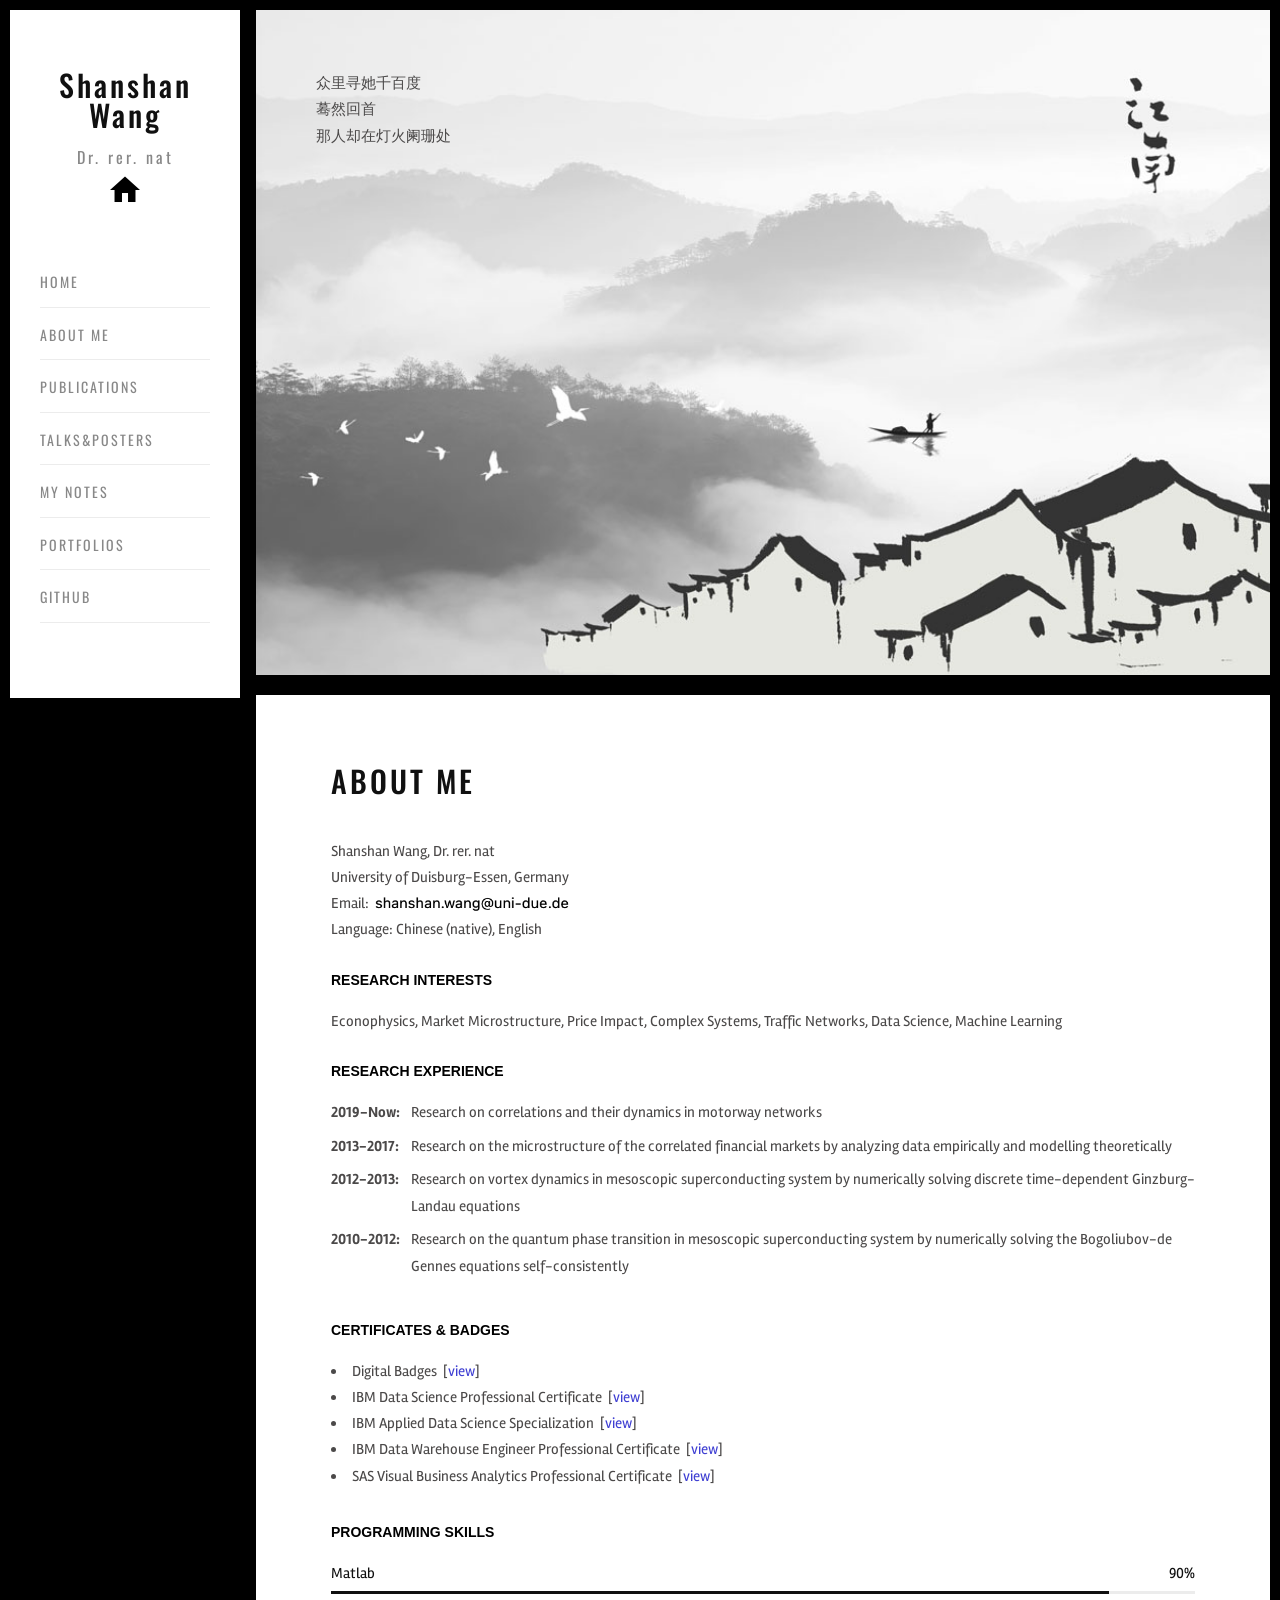
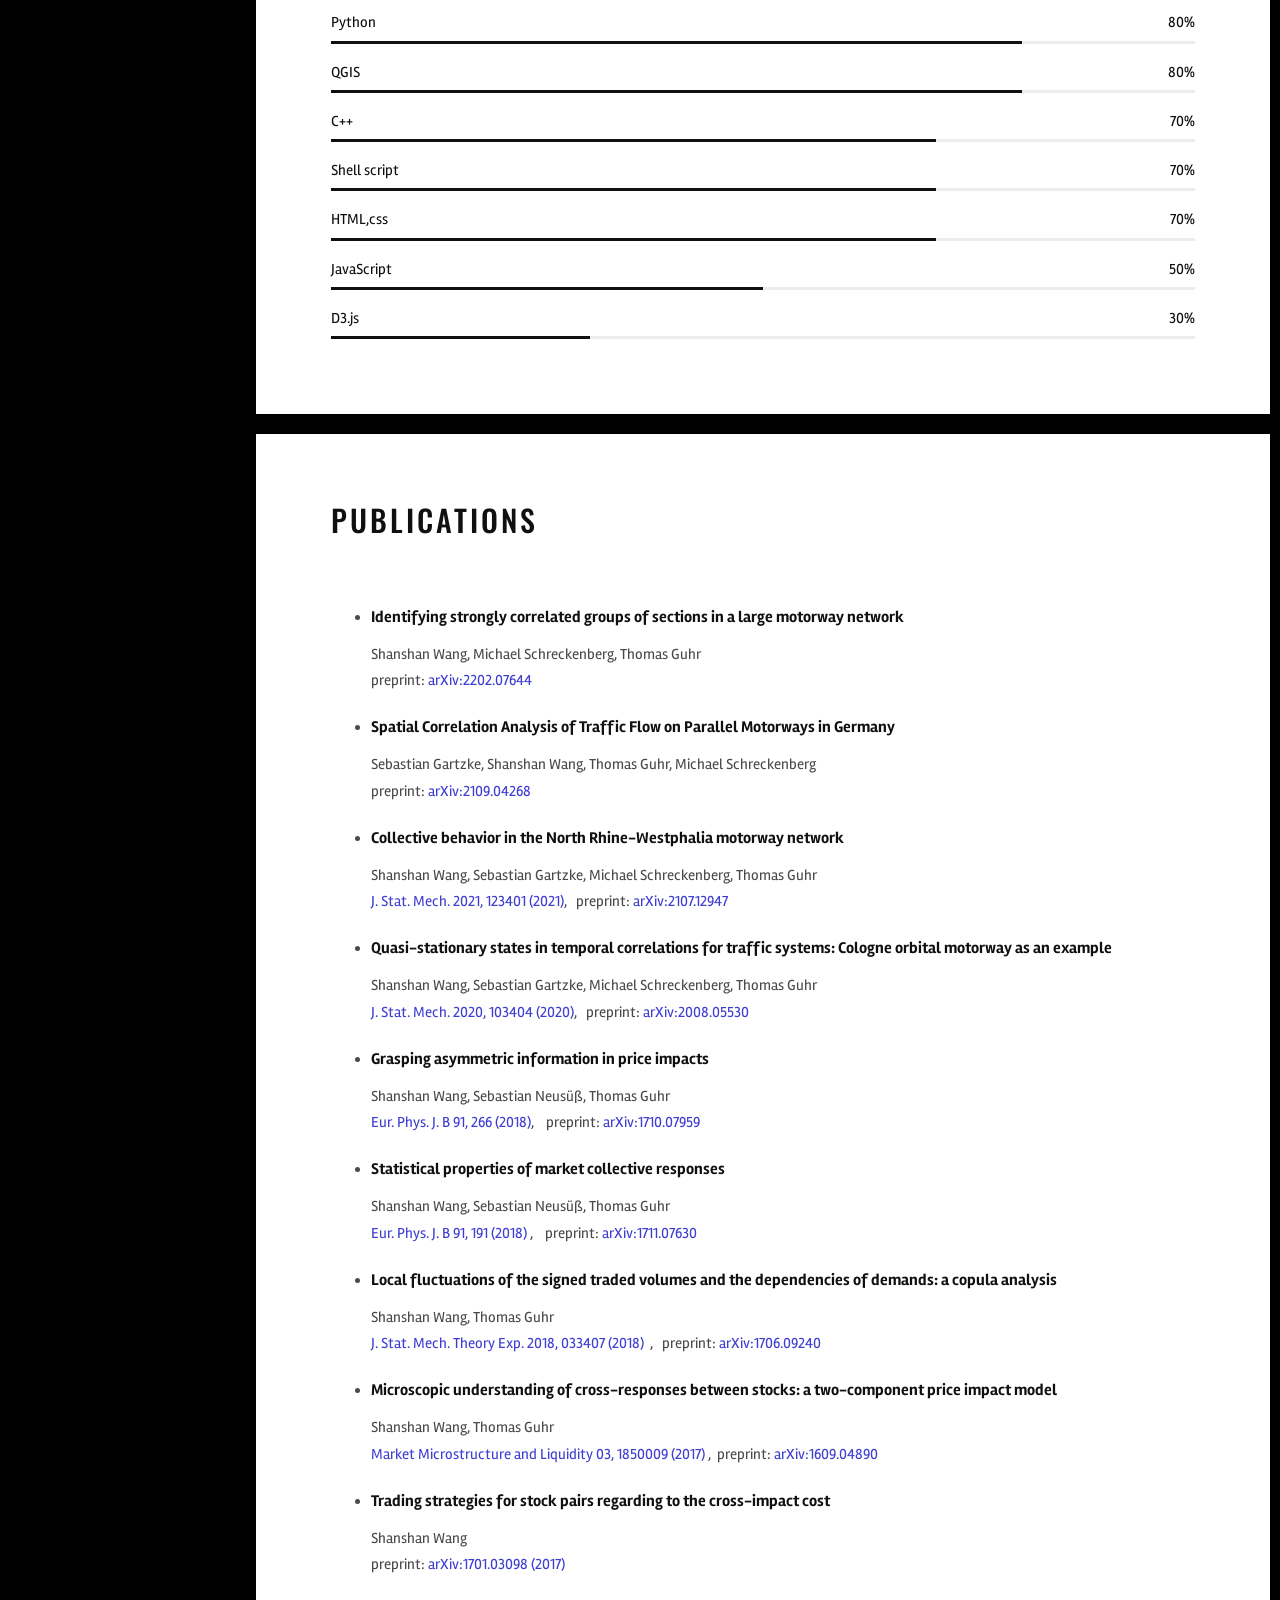
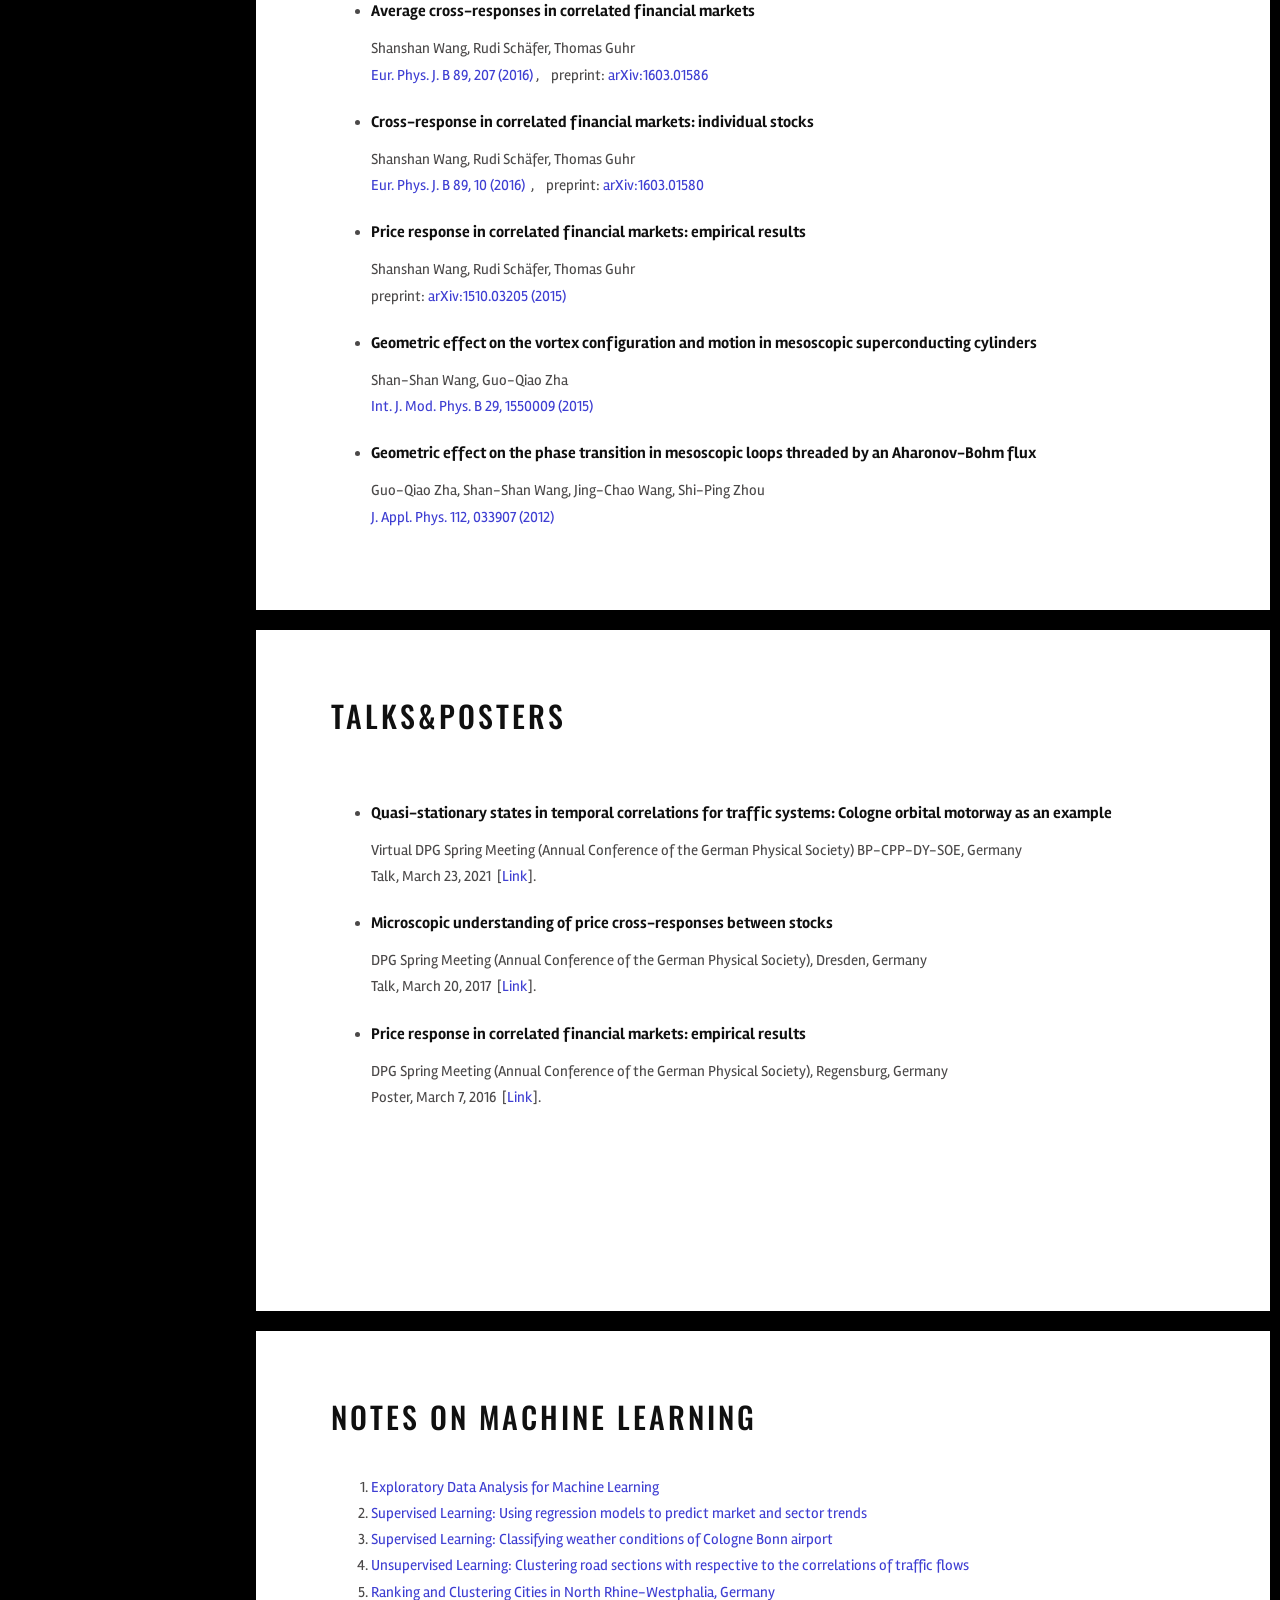
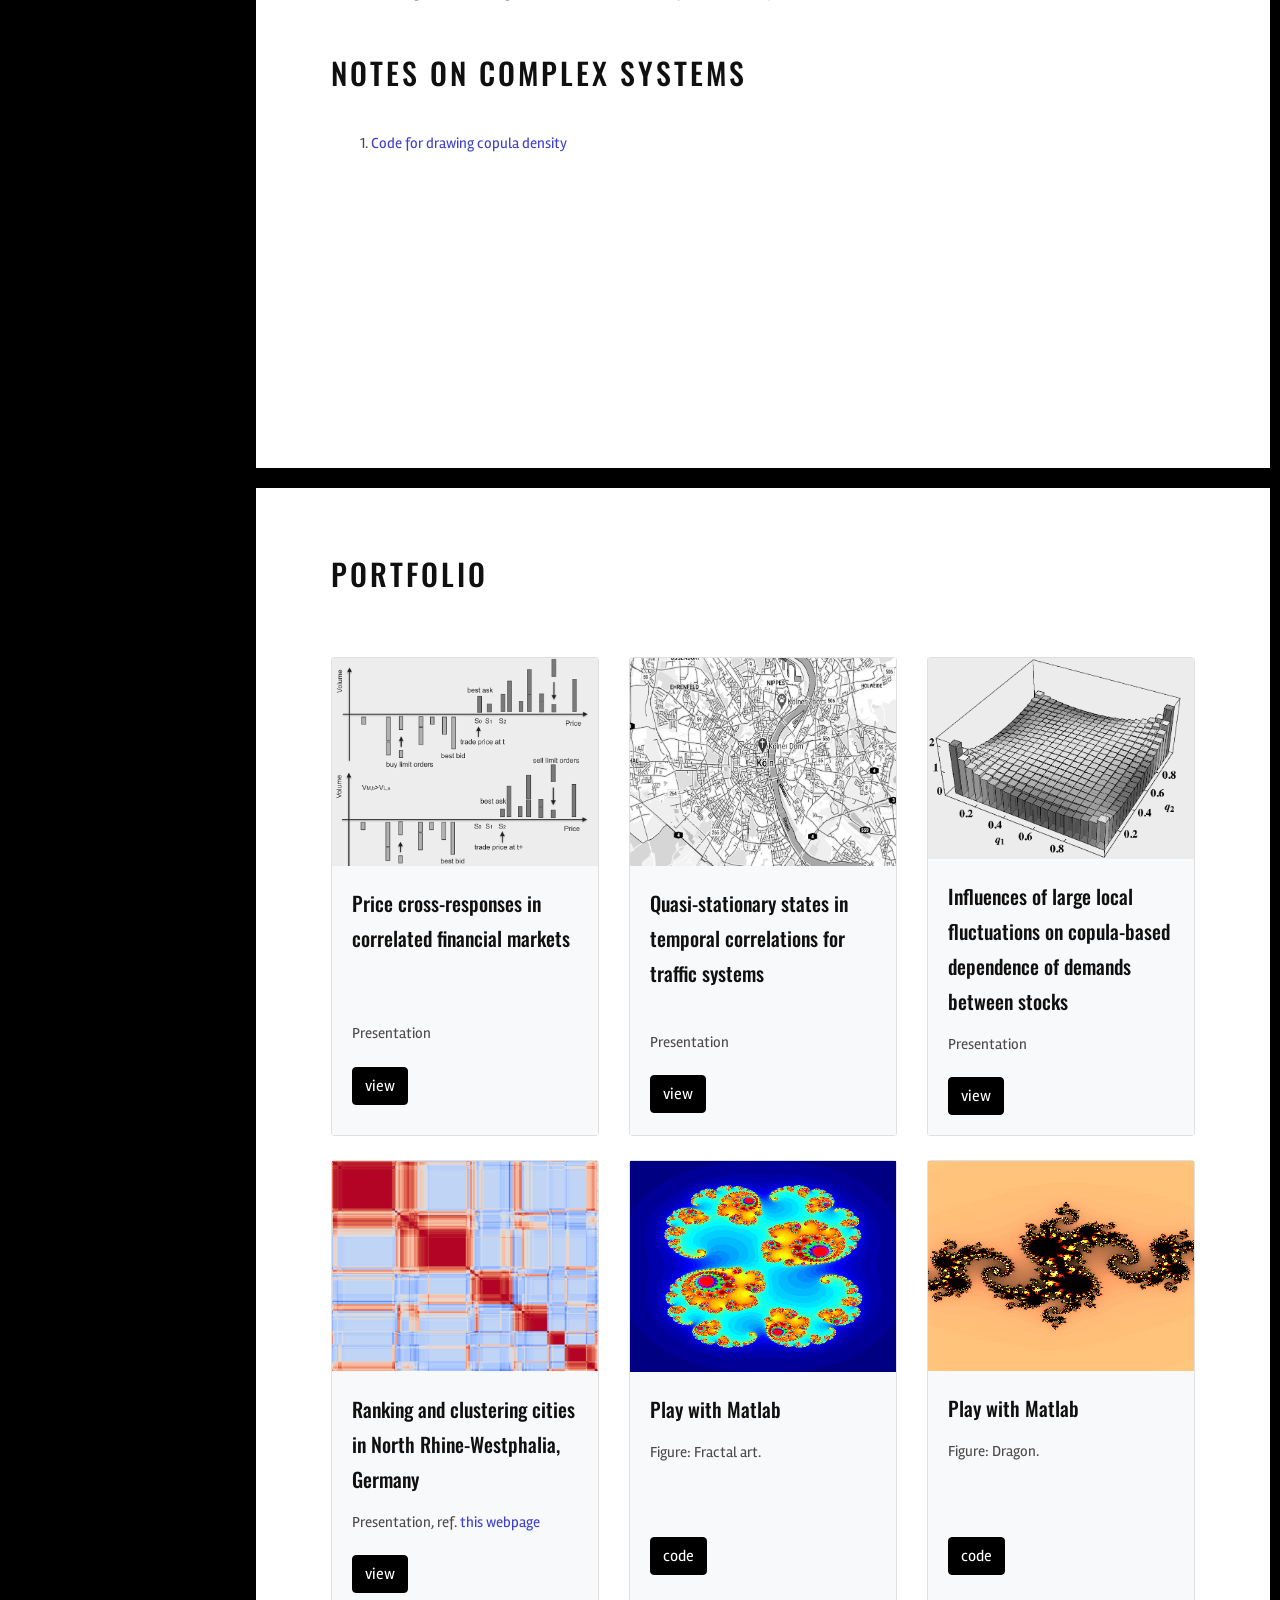
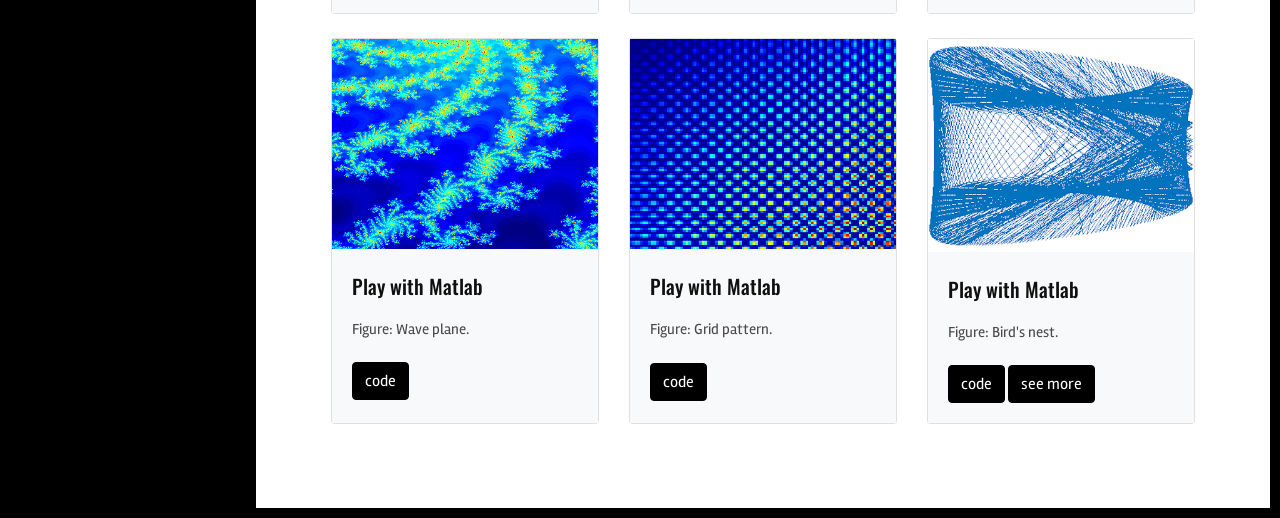
==== index.html @ b44b1277 "changes made by SW" ====
<!DOCTYPE HTML>
<html lang="en">
<head>
    <meta charset="utf-8">
    <meta http-equiv="X-UA-Compatible" content="IE=edge">
    <title>S Wang</title>
    <meta name="viewport" content="width=device-width, initial-scale=1">
    <meta name="keywords" content="Shanshan Wang, traffic network, price impact, market microstructure">
    <link rel="icon" type="image/jpg" href="images/logo.jpg" />
    <link rel="stylesheet" href="css/animate.css">
    <link rel="stylesheet" href="css/et-lineicons.css">
    <link rel="stylesheet" href="css/themify-icons.css">
    <link rel="stylesheet" href="css/bootstrap.css">
    <link rel="stylesheet" href="css/flexslider.css">
    <link rel="stylesheet" href="css/style.css">
    <link href="https://fonts.googleapis.com/icon?family=Material+Icons" rel="stylesheet">
    <!-- FOR IE9 below -->
    <!--[if lt IE 9]>
        <script src="js/respond.min.js"></script>
    <![endif]-->
    <!-- Global site tag (gtag.js) - Google Analytics -->
    <script async src="https://www.googletagmanager.com/gtag/js?id=G-GVZZHXSEW2"></script>
    <script>
      window.dataLayer = window.dataLayer || [];
      function gtag(){dataLayer.push(arguments);}
      gtag('js', new Date());

      gtag('config', 'G-GVZZHXSEW2');
    </script>
</head>
<body data-spy="scroll" data-target=".navbar" data-offset="50">
    <div id="addo-page"> <a href="#" class="js-addo-nav-toggle addo-nav-toggle"><i></i></a>
        <!-- Sidebar Section -->
        <aside id="addo-aside">
            <!-- Logo -->
            <div id="addo-logo"> <a href="index.html">Shanshan Wang</a> 
                <span><br/>Dr. rer. nat </span><br/>
                <a href="index.html"> <i class="material-icons" style="font-size:36px;color:black">home</i></a>
            </div>
            <!-- Menu -->
            <nav id="addo-main-menu">
                <ul>
                    <li><a href="index.html#home">Home</a></li>
                    <li><a href="index.html#about">About Me</a></li>
                    <li><a href="index.html#publications">Publications</a></li>
                    <li><a href="index.html#talks">Talks&amp;Posters</a></li>
                    <li><a href="index.html#notes">My Notes</a></li>
                    <li><a href="index.html#portfolio">Portfolios</a></li>
                    <li><a href="https://github.com/shannwang">GitHub</a></li>  
                </ul>
            </nav>
        </aside>

         <!-- Home Section -->
         <div id="addo-main">
            <div id="home" class="addo-about" style="background-image: url('images/slider.jpg');background-size: 100% 100%;>
                <div class="section">
                    <div class="row">
                        <div class="col-md-12 " data-animate-effect="fadeInLeft" >
                            <p>众里寻她千百度<br/>蓦然回首<br/>那人却在灯火阑珊处</p>
                            <br/><br/><br/><br/><br/><br/>
                            <br/><br/><br/><br/><br/><br/>
                            <br/><br/><br/><br/><br/>
                        </div>
                    </div>
                </div>  
            </div>
        </div>  

        <!-- About Section -->
        <div id="addo-main">
            <div id="about" class="section">
                <div class="addo-about">
                    <div class="container-fluid">
                        <div class="row">
                            <div class="col-md-6">
                                <h2 class="addo-heading" data-animate-effect="fadeInLeft">About Me</h2> </div>
                        </div>
                        <div class="row">
                            <div class="col-md-12 " data-animate-effect="fadeInLeft">
                                <p>Shanshan Wang, Dr. rer. nat<br/>
                                University of Duisburg-Essen, Germany<br/>
                                Email: <img src="images/email.png" style="width:200px; height:18px;"><br/>
                                Language: Chinese (native), English</p>
                                <h2 class="cd-headline clip"><span class="heading-meta">Research Interests</span></h2>
                                <p>Econophysics, Market Microstructure, Price Impact, Complex Systems, Traffic Networks, Data Science, Machine Learning</p>
                                <h2 class="cd-headline clip"><span class="heading-meta">Research Experience</span></h2>
                                <dt>2019-Now</dt><dd>Research on correlations and their dynamics in motorway networks</dd>
                                <dt>2013-2017</dt><dd>Research on the microstructure of the correlated financial markets by analyzing data empirically and modelling theoretically</dd>
                                <dt>2012-2013</dt><dd>Research on vortex dynamics in mesoscopic superconducting system by numerically solving discrete time-dependent Ginzburg-Landau equations</dd>
                                <dt>2010-2012</dt><dd>Research on the quantum phase transition in mesoscopic superconducting system by numerically solving the Bogoliubov-de Gennes equations self-consistently</dd>
                                </br>
                                <h2 class="cd-headline clip"><span class="heading-meta">Certificates &amp; Badges</span></h2>
                                <li>Digital Badges&nbsp;&nbsp;[<a href="https://www.credly.com/users/shanshan-wang.71d474ec">view</a>]</li>
                                <li>IBM Data Science Professional Certificate&nbsp;&nbsp;[<a href="https://www.coursera.org/account/accomplishments/professional-cert/7BT3LY8WPJVH">view</a>]</li>
                                <li>IBM Applied Data Science Specialization&nbsp;&nbsp;[<a href="https://www.coursera.org/account/accomplishments/specialization/7KK4W3MS2WWS">view</a>]</li>
                                <li>IBM Data Warehouse Engineer Professional Certificate&nbsp;&nbsp;[<a href="https://www.coursera.org/account/accomplishments/professional-cert/34APMGH4G6UX">view</a>]</li>
                                <li>SAS Visual Business Analytics Professional Certificate&nbsp;&nbsp;[<a href="https://www.coursera.org/account/accomplishments/professional-cert/QJTXY6HB9RWB">view</a>]</li>
                                </br>
                                <h2 class="cd-headline clip"> <span class="heading-meta">Programming Skills</span></h2>
                                <p class="bar-title">Matlab<span class="percent align-right">90%</span></p>
                                <div class="bar">
                                    <div class="bar-fill bar-fill-matlab start"></div>
                                </div>
                                <p class="bar-title">Python<span class="percent align-right">80%</span></p>
                                <div class="bar">
                                    <div class="bar-fill bar-fill-python start"></div>
                                </div>
                                <p class="bar-title">QGIS<span class="percent align-right">80%</span></p>
                                <div class="bar">
                                    <div class="bar-fill bar-fill-qgis start"></div>
                                </div>
                                <p class="bar-title">C++<span class="percent align-right">70%</span></p>
                                <div class="bar">
                                    <div class="bar-fill bar-fill-c start"></div>
                                </div>
                                <p class="bar-title">Shell script<span class="percent align-right">70%</span></p>
                                <div class="bar">
                                    <div class="bar-fill bar-fill-bash start"></div>
                                </div>
                                <p class="bar-title">HTML,css<span class="percent align-right">70%</span></p>
                                <div class="bar">
                                    <div class="bar-fill bar-fill-html start"></div>
                                </div>
                                <p class="bar-title">JavaScript<span class="percent align-right">50%</span></p>
                                <div class="bar">
                                    <div class="bar-fill bar-fill-javascript start"></div>
                                </div>
                                <p class="bar-title">D3.js<span class="percent align-right">30%</span></p>
                                <div class="bar">
                                    <div class="bar-fill bar-fill-d3js start"></div>
                                </div>
                            </div>
                        </div>
                    </div>
                </div>
            </div>
        </div>

        <!-- Publication Section -->
        <div id="addo-main">
            <div id="publications" class="section">
                <div class="addo-publications">
                    <div class="container-fluid">
                        <div class="row">
                            <div class="col-md-12">
                                <h2 class="addo-heading" data-animate-effect="fadeInLeft">Publications</h2>
                                <ul><br />
                                        <li value="14">
                                        <h6><strong>Identifying strongly correlated groups of sections in a large motorway network</strong></h6>
                                        <p>Shanshan Wang, Michael Schreckenberg, Thomas Guhr&nbsp;<br />
                                        preprint:&nbsp;<a href="https://arxiv.org/abs/2202.07644">arXiv:2202.07644</a></p>                                        
                                        </li>
                                        <li value="13">
                                        <h6><strong>Spatial Correlation Analysis of Traffic Flow on Parallel Motorways in Germany</strong></h6>
                                        <p>Sebastian Gartzke, Shanshan Wang, Thomas Guhr, Michael Schreckenberg&nbsp;<br />
                                        preprint:&nbsp;<a href="https://arxiv.org/abs/2109.04268">arXiv:2109.04268</a></p>                                        
                                        </li>
                                        <li value="12">
                                        <h6><strong>Collective behavior in the North Rhine-Westphalia motorway network</strong></h6>
                                        <p>Shanshan Wang, Sebastian Gartzke, Michael Schreckenberg, Thomas Guhr&nbsp;<br />
                                        <a href="https://doi.org/10.1088/1742-5468/ac3662">J. Stat. Mech.&nbsp;2021,&nbsp;123401 (2021)</a>,&nbsp;&nbsp; preprint:&nbsp;<a href="https://arxiv.org/abs/2107.12947">arXiv:2107.12947</a></p>
                                        </li>
                                        <li value="11">
                                        <h6><strong>Quasi-stationary states in temporal correlations for traffic systems: Cologne orbital motorway as an example</strong></h6>
                                        <p>Shanshan Wang, Sebastian Gartzke, Michael Schreckenberg, Thomas Guhr&nbsp;<br />
                                        <a href="https://iopscience.iop.org/article/10.1088/1742-5468/abbcd3">J. Stat. Mech.&nbsp;2020,&nbsp;103404 (2020)</a>,&nbsp;&nbsp; preprint:&nbsp;<a href="https://arxiv.org/abs/2008.05530">arXiv:2008.05530</a></p>
                                        </li>
                                        <li value="10">
                                        <h6><strong>Grasping asymmetric information in price impacts</strong></h6>
                                        <p>Shanshan Wang, Sebastian Neus&uuml;&szlig;, Thomas Guhr&nbsp;<br />
                                        <a href="https://doi.org/10.1140/epjb/e2018-80599-5">Eur. Phys. J. B 91, 266 (2018)</a>, &nbsp;&nbsp; preprint:&nbsp;<a href="https://arxiv.org/abs/1710.07959">arXiv:1710.07959</a></p>
                                        </li>
                                        <li value="9">
                                        <h6><strong>Statistical properties of market collective responses</strong></h6>
                                        <p>Shanshan Wang, Sebastian Neus&uuml;&szlig;, Thomas Guhr&nbsp;<br />
                                        <a href="https://doi.org/10.1140/epjb/e2018-80665-0">Eur. Phys. J. B 91, 191 (2018)&nbsp;</a>, &nbsp;&nbsp; preprint:&nbsp;<a href="https://arxiv.org/abs/1711.07630">arXiv:1711.07630&nbsp;</a></p>
                                        </li>
                                        <li value="8">
                                        <h6><strong>Local fluctuations of the signed traded volumes and the dependencies of demands: a copula analysis</strong></h6>
                                        <p>Shanshan Wang, Thomas Guhr&nbsp;<br />
                                        <a href="https://doi.org/10.1088/1742-5468/aab01c">J. Stat. Mech. Theory Exp. 2018, 033407 (2018)&nbsp;&nbsp;</a>, &nbsp; preprint:&nbsp;<a href="https://arxiv.org/abs/1706.09240">arXiv:1706.09240&nbsp;</a></p>
                                        </li>
                                        <li value="7">
                                        <h6><strong>Microscopic understanding of cross-responses between stocks: a two-component price impact model</strong></h6>
                                        <p>Shanshan Wang, Thomas Guhr&nbsp;<br />
                                        <a href="https://doi.org/10.1142/S2382626618500090">Market Microstructure and Liquidity 03, 1850009 (2017)&nbsp;</a>, &nbsp;preprint:&nbsp;<a href="https://arxiv.org/abs/1609.04890">arXiv:1609.04890&nbsp;</a></p>
                                        </li>
                                        <li value="6">
                                        <h6><strong>Trading strategies for stock pairs regarding to the cross-impact cost</strong></h6>
                                        <p>Shanshan Wang<br />
                                        preprint:&nbsp;<a href="https://arxiv.org/abs/1701.03098">arXiv:1701.03098 (2017)</a></p>
                                        </li>
                                        <li value="5">
                                        <h6><strong>Average cross-responses in correlated financial markets</strong></h6>
                                        <p>Shanshan Wang, Rudi Sch&auml;fer, Thomas Guhr<br />
                                        <a href="https://doi.org/10.1140/epjb/e2016-70137-0">Eur. Phys. J. B 89, 207 (2016)&nbsp;</a>, &nbsp;&nbsp; preprint:&nbsp;<a href="https://arxiv.org/abs/1603.01586">arXiv:1603.01586&nbsp;</a></p>
                                        </li>
                                        <li value="4">
                                        <h6><strong>Cross-response in correlated financial markets: individual stocks</strong></h6>
                                        <p>Shanshan Wang, Rudi Sch&auml;fer, Thomas Guhr<br />
                                        <a href="https://doi.org/10.1140/epjb/e2016-60818-y">Eur. Phys. J. B 89, 10 (2016)&nbsp;&nbsp;</a>, &nbsp;&nbsp; preprint:&nbsp;<a href="https://arxiv.org/abs/1603.01580">arXiv:1603.01580&nbsp;</a></p>
                                        </li>
                                        <li value="3">
                                        <h6><strong>Price response in correlated financial markets: empirical results</strong></h6>
                                        <p>Shanshan Wang, Rudi Sch&auml;fer, Thomas Guhr<br />
                                        preprint:&nbsp;<a href="https://arxiv.org/abs/1510.03205">arXiv:1510.03205 (2015)</a></p>
                                        </li>
                                        <li value="2">
                                        <h6><strong>Geometric effect on the vortex configuration and motion in mesoscopic superconducting cylinders</strong></h6>
                                        <p>Shan-Shan Wang, Guo-Qiao Zha<br />
                                        <a href="https://doi.org/10.1142/S0217979215500095">Int. J. Mod. Phys. B 29, 1550009 (2015)&nbsp;</a></p>
                                        </li>
                                        <li value="1">
                                        <h6><strong>Geometric effect on the phase transition in mesoscopic loops threaded by an Aharonov-Bohm flux</strong></h6>
                                        <p>Guo-Qiao Zha, Shan-Shan Wang, Jing-Chao Wang, Shi-Ping Zhou<br />
                                        <a href="https://doi.org/10.1063/1.4742051">J. Appl. Phys. 112, 033907 (2012)&nbsp;</a></p>
                                        </li>
                                    </ul>
                            </div>
                        </div>
                    </div>
                </div>
            </div>
        </div>   
        
        <!-- Talk Section -->
        <div id="addo-main">
            <div id="talks" class="section">
                <div class="addo-publications">
                    <div class="container-fluid">
                        <div class="row">
                            <div class="col-md-12">
                                <h2 class="addo-heading" data-animate-effect="fadeInLeft">Talks&amp;Posters</h2>
                                <ul><br />
                                    <li value="3">
                                        <h6><strong>Quasi-stationary states in temporal correlations for traffic systems: Cologne orbital motorway as an example </strong></h6>
                                        <p>Virtual DPG Spring Meeting (Annual Conference of the German Physical Society) BP-CPP-DY-SOE, Germany<br />
                                        Talk, March 23, 2021 &nbsp;[<a href="https://www.dpg-verhandlungen.de/year/2021/conference/bpcppdysoe/part/dy/session/26/contribution/5?lang=en">Link</a>].</p>                                        
                                    </li>
                                    <li value="2">
                                        <h6><strong>Microscopic understanding of price cross-responses between stocks </strong></h6>
                                        <p>DPG Spring Meeting (Annual Conference of the German Physical Society), Dresden, Germany<br />
                                            Talk, March 20, 2017 &nbsp;[<a href="https://www.dpg-verhandlungen.de/year/2017/conference/dresden/part/soe/session/3/contribution/3">Link</a>].</p>                                        
                                    </li>
                                    <li value="1">
                                        <h6><strong>Price response in correlated financial markets: empirical results </strong></h6>
                                        <p>DPG Spring Meeting (Annual Conference of the German Physical Society), Regensburg, Germany<br />
                                        Poster, March 7, 2016 &nbsp;[<a href="https://www.dpg-verhandlungen.de/year/2016/conference/regensburg/part/soe/session/7/contribution/4">Link</a>].</p>                                        
                                    </li>
                                    <br />
                                    <br />
                                    <br />
                                    <br />
                                </ul>
                            </div>
                        </div>
                    </div>
                </div>
            </div>
        </div> 
        

        <!-- Study notes-->
        <div id="addo-main">
            <div class="addo-publications">
                <div id="notes" class="section" >
                        <div class="container-fluid">
                            <div class="row">
                                <div class="col-md-12">
                                    <h4 class="addo-heading" data-animate-effect="fadeInLeft">Notes on Machine Learning</h4>
                                    <ol>
                                        <li><a href="notes.html#eda">Exploratory Data Analysis for Machine Learning</a></li>
                                        <li><a href="notes.html#slr">Supervised Learning: Using regression models to predict market and sector trends</a></li>
                                        <li><a href="notes.html#slc">Supervised Learning: Classifying weather conditions of Cologne Bonn airport</a></li>
                                        <li><a href="notes.html#ulc">Unsupervised Learning: Clustering road sections with respective to the correlations of traffic flows</a></li>
                                        <li><a href="notes.html#rac">Ranking and Clustering Cities in North Rhine-Westphalia, Germany</a></li>
                                    </ol>
                                    <br />
                                    <h4 class="addo-heading" data-animate-effect="fadeInLeft">Notes on Complex Systems</h4>
                                    <ol>
                                        <li><a href="notes.html#cd">Code for drawing copula density</a></li>
                                    </ol>
                                    <br />
                                    <br />
                                    <br />
                                    <br />
                                    <br />
                                    <br />
                                    <br />
                                    <br />
                                    <br />
                                </div>
                            </div>
                    </div>  
                </div>
            </div>
        </div>

        <!-- Portfolio Section -->
        <div id="addo-main">
            <div id="portfolio" class="section">
                <div class="addo-portfolio">
                <div class="container-fluid">
                    <h2 class="addo-heading" data-animate-effect="fadeInLeft">Portfolio</h2>
                    <br>
                    <div class="card-deck">
                        <div class="card mb-4" >
                            <img class="card-img-left" src="images/portfolio/price.png" width="240px" height="240px"alt="">
                                <div class="card-body bg-light">
                                    <h5 class="card-title">Price cross-responses in correlated financial markets </h5><br/><br/>
                                    <p class="card-text" > Presentation   </p>
                                    <button class="btn btn-primary" onclick="window.location.href='price_cross-responses_in_correlated_financial_markets.pdf';">view</button>
                                </div>
                        </div>

                        <div class="card mb-4" >
                            <img class="card-img-left" src="images/portfolio/trafficstates.png" width="240px" height="240px"alt="">
                                <div class="card-body bg-light">
                                    <h5 class="card-title">Quasi-stationary states in temporal correlations for traffic systems  </h5><br/>
                                    <p class="card-text"> 
                                        Presentation
                                    </p>
                                    <button class="btn btn-primary" onclick="window.location.href='quasi-stationary_states_in_temporal_correlations_for_traffic_systems.pdf';">view</button>
                                </div>
                        </div>

                        <div class="card mb-4" >
                            <img class="card-img-left" src="images/portfolio/copula.png" width="240px" height="240px"alt="">
                                <div class="card-body bg-light">
                                    <h5 class="card-title">Influences of large local fluctuations on copula-based dependence of demands between stocks </h5>
                                    <p class="card-text"> 
                                        Presentation
                                    </p>
                                    <button class="btn btn-primary" onclick="window.location.href='influences_of_large_local_fluctuations_on_copula-based_dependence_of_demands_between_stocks.pdf';">view</button>
                                </div>
                        </div>
                    </div>

                   
                    <div class="card-deck">
                        <div class="card mb-4" >
                            <img class="card-img-left" src="images/portfolio/ranking.png" width="240px" height="240px"alt="">
                                <div class="card-body bg-light">
                                    <h5 class="card-title">Ranking and clustering cities in North Rhine-Westphalia, Germany</h5>
                                    <p class="card-text"> 
                                        Presentation, ref. <a href="https://shannwang.github.io/Machine_Learning/Clustering_cities_in_NRW.html">this webpage</a>
   
                                    </p>
                                    <button class="btn btn-primary" onclick="window.location.href='Ranking_and_Clustering_Cities_in_North_Rhine-Westphalia_Germany.pdf';">view</button>
                                </div>
                        </div>

                        <div class="card mb-4" >
                            <img class="card-img-left" src="images/portfolio/fractal.png" width="240px" height="240px"alt="">
                                <div class="card-body bg-light">
                                    <h5 class="card-title">Play with Matlab </h5>
                                    <p class="card-text"> Figure: Fractal art. 
                                        <br/>
                                        <br/>
                                        <br/>
                                    </p>
                                    <button class="btn btn-primary" onclick="window.location.href='https://www.mathworks.com/matlabcentral/communitycontests/contests/4/entries/4101';">code</button>
                                </div>
                        </div>

                        <div class="card mb-4" >
                            <img class="card-img-left" src="images/portfolio/dragon.png" width="240px" height="240px"alt="">
                                <div class="card-body bg-light">
                                    <h5 class="card-title">Play with Matlab </h5>
                                    <p class="card-text"> Figure: Dragon. 
                                        <br/>
                                        <br/>
                                        <br/>
                                    </p>
                                    <button class="btn btn-primary" onclick="window.location.href='https://www.mathworks.com/matlabcentral/communitycontests/contests/4/entries/4111';">code</button>                                </div>
                        </div>
                    </div>

                 
                    <div class="card-deck">
                        <div class="card mb-4" >
                            <img class="card-img-left" src="images/portfolio/wave.png" width="240px" height="240px"alt="">
                                <div class="card-body bg-light">
                                    <h5 class="card-title">Play with Matlab</h5>
                                    <p class="card-text"> Figure: Wave plane.
                                    </p>
                                    <button class="btn btn-primary" onclick="window.location.href='https://www.mathworks.com/matlabcentral/communitycontests/contests/4/entries/4531';">code</button>
                                </div>
                        </div>

                        <div class="card mb-4" >
                            <img class="card-img-left" src="images/portfolio/grid.png" width="240px" height="240px"alt="">
                                <div class="card-body bg-light">
                                    <h5 class="card-title">Play with Matlab </h5>
                                    <p class="card-text"> Figure: Grid pattern. 
                                    </p>
                                    <button class="btn btn-primary" onclick="window.location.href='https://www.mathworks.com/matlabcentral/communitycontests/contests/4/entries/6188';">code</button>
                                </div>
                        </div>

                        <div class="card mb-4" >
                            <img class="card-img-left" src="images/portfolio/nest.png" width="240px" height="240px"alt="">
                                <div class="card-body bg-light">
                                    <h5 class="card-title">Play with Matlab </h5>
                                    <p class="card-text"> Figure: Bird's nest. 
                                    </p>
                                    <button class="btn btn-primary" onclick="window.location.href='https://www.mathworks.com/matlabcentral/communitycontests/contests/4/entries/6223';">code</button>
                                    <button class="btn btn-primary" onclick="window.location.href='https://www.mathworks.com/matlabcentral/communitycontests/contests/4/entries?contributor_id=5186637#';">see more</button>
                                </div>
                        </div>
                    </div>

                </div>
                </div>
            </div>

                                       
        </div>
    </div>
    <!-- Js -->
    <script src="js/jquery.min.js"></script>
    <script src="js/modernizr-2.6.2.min.js"></script>
    <script src="js/jquery.easing.1.3.js"></script>
    <script src="js/bootstrap.min.js"></script>
    <script src="js/jquery.waypoints.min.js"></script>
    <script src="js/jquery.flexslider-min.js"></script>
    <script src="js/animated.headline.js"></script>
    <script src="js/sticky-kit.min.js"></script>
    <script src="js/main.js"></script>
</body>
</html>
---- css/themify-icons.css ----
@font-face {
	font-family: 'themify';
	src:url('../fonts/themify.eot');
	src:url('../fonts/themify.eot?#iefix') format('embedded-opentype'),
		url('../fonts/themify.woff') format('woff'),
		url('../fonts/themify.ttf') format('truetype'),
		url('../fonts/themify.svg') format('svg');
	font-weight: normal;
	font-style: normal;
}

[class^="ti-"], [class*=" ti-"] {
	font-family: 'themify';
	speak: none;
	font-style: normal;
	font-weight: normal;
	font-variant: normal;
	text-transform: none;
	line-height: 1;

	/* Better Font Rendering =========== */
	-webkit-font-smoothing: antialiased;
	-moz-osx-font-smoothing: grayscale;
}

.ti-wand:before {
	content: "\e600";
}
.ti-volume:before {
	content: "\e601";
}
.ti-user:before {
	content: "\e602";
}
.ti-unlock:before {
	content: "\e603";
}
.ti-unlink:before {
	content: "\e604";
}
.ti-trash:before {
	content: "\e605";
}
.ti-thought:before {
	content: "\e606";
}
.ti-target:before {
	content: "\e607";
}
.ti-tag:before {
	content: "\e608";
}
.ti-tablet:before {
	content: "\e609";
}
.ti-star:before {
	content: "\e60a";
}
.ti-spray:before {
	content: "\e60b";
}
.ti-signal:before {
	content: "\e60c";
}
.ti-shopping-cart:before {
	content: "\e60d";
}
.ti-shopping-cart-full:before {
	content: "\e60e";
}
.ti-settings:before {
	content: "\e60f";
}
.ti-search:before {
	content: "\e610";
}
.ti-zoom-in:before {
	content: "\e611";
}
.ti-zoom-out:before {
	content: "\e612";
}
.ti-cut:before {
	content: "\e613";
}
.ti-ruler:before {
	content: "\e614";
}
.ti-ruler-pencil:before {
	content: "\e615";
}
.ti-ruler-alt:before {
	content: "\e616";
}
.ti-bookmark:before {
	content: "\e617";
}
.ti-bookmark-alt:before {
	content: "\e618";
}
.ti-reload:before {
	content: "\e619";
}
.ti-plus:before {
	content: "\e61a";
}
.ti-pin:before {
	content: "\e61b";
}
.ti-pencil:before {
	content: "\e61c";
}
.ti-pencil-alt:before {
	content: "\e61d";
}
.ti-paint-roller:before {
	content: "\e61e";
}
.ti-paint-bucket:before {
	content: "\e61f";
}
.ti-na:before {
	content: "\e620";
}
.ti-mobile:before {
	content: "\e621";
}
.ti-minus:before {
	content: "\e622";
}
.ti-medall:before {
	content: "\e623";
}
.ti-medall-alt:before {
	content: "\e624";
}
.ti-marker:before {
	content: "\e625";
}
.ti-marker-alt:before {
	content: "\e626";
}
.ti-arrow-up:before {
	content: "\e627";
}
.ti-arrow-right:before {
	content: "\e628";
}
.ti-arrow-left:before {
	content: "\e629";
}
.ti-arrow-down:before {
	content: "\e62a";
}
.ti-lock:before {
	content: "\e62b";
}
.ti-location-arrow:before {
	content: "\e62c";
}
.ti-link:before {
	content: "\e62d";
}
.ti-layout:before {
	content: "\e62e";
}
.ti-layers:before {
	content: "\e62f";
}
.ti-layers-alt:before {
	content: "\e630";
}
.ti-key:before {
	content: "\e631";
}
.ti-import:before {
	content: "\e632";
}
.ti-image:before {
	content: "\e633";
}
.ti-heart:before {
	content: "\e634";
}
.ti-heart-broken:before {
	content: "\e635";
}
.ti-hand-stop:before {
	content: "\e636";
}
.ti-hand-open:before {
	content: "\e637";
}
.ti-hand-drag:before {
	content: "\e638";
}
.ti-folder:before {
	content: "\e639";
}
.ti-flag:before {
	content: "\e63a";
}
.ti-flag-alt:before {
	content: "\e63b";
}
.ti-flag-alt-2:before {
	content: "\e63c";
}
.ti-eye:before {
	content: "\e63d";
}
.ti-export:before {
	content: "\e63e";
}
.ti-exchange-vertical:before {
	content: "\e63f";
}
.ti-desktop:before {
	content: "\e640";
}
.ti-cup:before {
	content: "\e641";
}
.ti-crown:before {
	content: "\e642";
}
.ti-comments:before {
	content: "\e643";
}
.ti-comment:before {
	content: "\e644";
}
.ti-comment-alt:before {
	content: "\e645";
}
.ti-close:before {
	content: "\e646";
}
.ti-clip:before {
	content: "\e647";
}
.ti-angle-up:before {
	content: "\e648";
}
.ti-angle-right:before {
	content: "\e649";
}
.ti-angle-left:before {
	content: "\e64a";
}
.ti-angle-down:before {
	content: "\e64b";
}
.ti-check:before {
	content: "\e64c";
}
.ti-check-box:before {
	content: "\e64d";
}
.ti-camera:before {
	content: "\e64e";
}
.ti-announcement:before {
	content: "\e64f";
}
.ti-brush:before {
	content: "\e650";
}
.ti-briefcase:before {
	content: "\e651";
}
.ti-bolt:before {
	content: "\e652";
}
.ti-bolt-alt:before {
	content: "\e653";
}
.ti-blackboard:before {
	content: "\e654";
}
.ti-bag:before {
	content: "\e655";
}
.ti-move:before {
	content: "\e656";
}
.ti-arrows-vertical:before {
	content: "\e657";
}
.ti-arrows-horizontal:before {
	content: "\e658";
}
.ti-fullscreen:before {
	content: "\e659";
}
.ti-arrow-top-right:before {
	content: "\e65a";
}
.ti-arrow-top-left:before {
	content: "\e65b";
}
.ti-arrow-circle-up:before {
	content: "\e65c";
}
.ti-arrow-circle-right:before {
	content: "\e65d";
}
.ti-arrow-circle-left:before {
	content: "\e65e";
}
.ti-arrow-circle-down:before {
	content: "\e65f";
}
.ti-angle-double-up:before {
	content: "\e660";
}
.ti-angle-double-right:before {
	content: "\e661";
}
.ti-angle-double-left:before {
	content: "\e662";
}
.ti-angle-double-down:before {
	content: "\e663";
}
.ti-zip:before {
	content: "\e664";
}
.ti-world:before {
	content: "\e665";
}
.ti-wheelchair:before {
	content: "\e666";
}
.ti-view-list:before {
	content: "\e667";
}
.ti-view-list-alt:before {
	content: "\e668";
}
.ti-view-grid:before {
	content: "\e669";
}
.ti-uppercase:before {
	content: "\e66a";
}
.ti-upload:before {
	content: "\e66b";
}
.ti-underline:before {
	content: "\e66c";
}
.ti-truck:before {
	content: "\e66d";
}
.ti-timer:before {
	content: "\e66e";
}
.ti-ticket:before {
	content: "\e66f";
}
.ti-thumb-up:before {
	content: "\e670";
}
.ti-thumb-down:before {
	content: "\e671";
}
.ti-text:before {
	content: "\e672";
}
.ti-stats-up:before {
	content: "\e673";
}
.ti-stats-down:before {
	content: "\e674";
}
.ti-split-v:before {
	content: "\e675";
}
.ti-split-h:before {
	content: "\e676";
}
.ti-smallcap:before {
	content: "\e677";
}
.ti-shine:before {
	content: "\e678";
}
.ti-shift-right:before {
	content: "\e679";
}
.ti-shift-left:before {
	content: "\e67a";
}
.ti-shield:before {
	content: "\e67b";
}
.ti-notepad:before {
	content: "\e67c";
}
.ti-server:before {
	content: "\e67d";
}
.ti-quote-right:before {
	content: "\e67e";
}
.ti-quote-left:before {
	content: "\e67f";
}
.ti-pulse:before {
	content: "\e680";
}
.ti-printer:before {
	content: "\e681";
}
.ti-power-off:before {
	content: "\e682";
}
.ti-plug:before {
	content: "\e683";
}
.ti-pie-chart:before {
	content: "\e684";
}
.ti-paragraph:before {
	content: "\e685";
}
.ti-panel:before {
	content: "\e686";
}
.ti-package:before {
	content: "\e687";
}
.ti-music:before {
	content: "\e688";
}
.ti-music-alt:before {
	content: "\e689";
}
.ti-mouse:before {
	content: "\e68a";
}
.ti-mouse-alt:before {
	content: "\e68b";
}
.ti-money:before {
	content: "\e68c";
}
.ti-microphone:before {
	content: "\e68d";
}
.ti-menu:before {
	content: "\e68e";
}
.ti-menu-alt:before {
	content: "\e68f";
}
.ti-map:before {
	content: "\e690";
}
.ti-map-alt:before {
	content: "\e691";
}
.ti-loop:before {
	content: "\e692";
}
.ti-location-pin:before {
	content: "\e693";
}
.ti-list:before {
	content: "\e694";
}
.ti-light-bulb:before {
	content: "\e695";
}
.ti-Italic:before {
	content: "\e696";
}
.ti-info:before {
	content: "\e697";
}
.ti-infinite:before {
	content: "\e698";
}
.ti-id-badge:before {
	content: "\e699";
}
.ti-hummer:before {
	content: "\e69a";
}
.ti-home:before {
	content: "\e69b";
}
.ti-help:before {
	content: "\e69c";
}
.ti-headphone:before {
	content: "\e69d";
}
.ti-harddrives:before {
	content: "\e69e";
}
.ti-harddrive:before {
	content: "\e69f";
}
.ti-gift:before {
	content: "\e6a0";
}
.ti-game:before {
	content: "\e6a1";
}
.ti-filter:before {
	content: "\e6a2";
}
.ti-files:before {
	content: "\e6a3";
}
.ti-file:before {
	content: "\e6a4";
}
.ti-eraser:before {
	content: "\e6a5";
}
.ti-envelope:before {
	content: "\e6a6";
}
.ti-download:before {
	content: "\e6a7";
}
.ti-direction:before {
	content: "\e6a8";
}
.ti-direction-alt:before {
	content: "\e6a9";
}
.ti-dashboard:before {
	content: "\e6aa";
}
.ti-control-stop:before {
	content: "\e6ab";
}
.ti-control-shuffle:before {
	content: "\e6ac";
}
.ti-control-play:before {
	content: "\e6ad";
}
.ti-control-pause:before {
	content: "\e6ae";
}
.ti-control-forward:before {
	content: "\e6af";
}
.ti-control-backward:before {
	content: "\e6b0";
}
.ti-cloud:before {
	content: "\e6b1";
}
.ti-cloud-up:before {
	content: "\e6b2";
}
.ti-cloud-down:before {
	content: "\e6b3";
}
.ti-clipboard:before {
	content: "\e6b4";
}
.ti-car:before {
	content: "\e6b5";
}
.ti-calendar:before {
	content: "\e6b6";
}
.ti-book:before {
	content: "\e6b7";
}
.ti-bell:before {
	content: "\e6b8";
}
.ti-basketball:before {
	content: "\e6b9";
}
.ti-bar-chart:before {
	content: "\e6ba";
}
.ti-bar-chart-alt:before {
	content: "\e6bb";
}
.ti-back-right:before {
	content: "\e6bc";
}
.ti-back-left:before {
	content: "\e6bd";
}
.ti-arrows-corner:before {
	content: "\e6be";
}
.ti-archive:before {
	content: "\e6bf";
}
.ti-anchor:before {
	content: "\e6c0";
}
.ti-align-right:before {
	content: "\e6c1";
}
.ti-align-left:before {
	content: "\e6c2";
}
.ti-align-justify:before {
	content: "\e6c3";
}
.ti-align-center:before {
	content: "\e6c4";
}
.ti-alert:before {
	content: "\e6c5";
}
.ti-alarm-clock:before {
	content: "\e6c6";
}
.ti-agenda:before {
	content: "\e6c7";
}
.ti-write:before {
	content: "\e6c8";
}
.ti-window:before {
	content: "\e6c9";
}
.ti-widgetized:before {
	content: "\e6ca";
}
.ti-widget:before {
	content: "\e6cb";
}
.ti-widget-alt:before {
	content: "\e6cc";
}
.ti-wallet:before {
	content: "\e6cd";
}
.ti-video-clapper:before {
	content: "\e6ce";
}
.ti-video-camera:before {
	content: "\e6cf";
}
.ti-vector:before {
	content: "\e6d0";
}
.ti-themify-logo:before {
	content: "\e6d1";
}
.ti-themify-favicon:before {
	content: "\e6d2";
}
.ti-themify-favicon-alt:before {
	content: "\e6d3";
}
.ti-support:before {
	content: "\e6d4";
}
.ti-stamp:before {
	content: "\e6d5";
}
.ti-split-v-alt:before {
	content: "\e6d6";
}
.ti-slice:before {
	content: "\e6d7";
}
.ti-shortcode:before {
	content: "\e6d8";
}
.ti-shift-right-alt:before {
	content: "\e6d9";
}
.ti-shift-left-alt:before {
	content: "\e6da";
}
.ti-ruler-alt-2:before {
	content: "\e6db";
}
.ti-receipt:before {
	content: "\e6dc";
}
.ti-pin2:before {
	content: "\e6dd";
}
.ti-pin-alt:before {
	content: "\e6de";
}
.ti-pencil-alt2:before {
	content: "\e6df";
}
.ti-palette:before {
	content: "\e6e0";
}
.ti-more:before {
	content: "\e6e1";
}
.ti-more-alt:before {
	content: "\e6e2";
}
.ti-microphone-alt:before {
	content: "\e6e3";
}
.ti-magnet:before {
	content: "\e6e4";
}
.ti-line-double:before {
	content: "\e6e5";
}
.ti-line-dotted:before {
	content: "\e6e6";
}
.ti-line-dashed:before {
	content: "\e6e7";
}
.ti-layout-width-full:before {
	content: "\e6e8";
}
.ti-layout-width-default:before {
	content: "\e6e9";
}
.ti-layout-width-default-alt:before {
	content: "\e6ea";
}
.ti-layout-tab:before {
	content: "\e6eb";
}
.ti-layout-tab-window:before {
	content: "\e6ec";
}
.ti-layout-tab-v:before {
	content: "\e6ed";
}
.ti-layout-tab-min:before {
	content: "\e6ee";
}
.ti-layout-slider:before {
	content: "\e6ef";
}
.ti-layout-slider-alt:before {
	content: "\e6f0";
}
.ti-layout-sidebar-right:before {
	content: "\e6f1";
}
.ti-layout-sidebar-none:before {
	content: "\e6f2";
}
.ti-layout-sidebar-left:before {
	content: "\e6f3";
}
.ti-layout-placeholder:before {
	content: "\e6f4";
}
.ti-layout-menu:before {
	content: "\e6f5";
}
.ti-layout-menu-v:before {
	content: "\e6f6";
}
.ti-layout-menu-separated:before {
	content: "\e6f7";
}
.ti-layout-menu-full:before {
	content: "\e6f8";
}
.ti-layout-media-right-alt:before {
	content: "\e6f9";
}
.ti-layout-media-right:before {
	content: "\e6fa";
}
.ti-layout-media-overlay:before {
	content: "\e6fb";
}
.ti-layout-media-overlay-alt:before {
	content: "\e6fc";
}
.ti-layout-media-overlay-alt-2:before {
	content: "\e6fd";
}
.ti-layout-media-left-alt:before {
	content: "\e6fe";
}
.ti-layout-media-left:before {
	content: "\e6ff";
}
.ti-layout-media-center-alt:before {
	content: "\e700";
}
.ti-layout-media-center:before {
	content: "\e701";
}
.ti-layout-list-thumb:before {
	content: "\e702";
}
.ti-layout-list-thumb-alt:before {
	content: "\e703";
}
.ti-layout-list-post:before {
	content: "\e704";
}
.ti-layout-list-large-image:before {
	content: "\e705";
}
.ti-layout-line-solid:before {
	content: "\e706";
}
.ti-layout-grid4:before {
	content: "\e707";
}
.ti-layout-grid3:before {
	content: "\e708";
}
.ti-layout-grid2:before {
	content: "\e709";
}
.ti-layout-grid2-thumb:before {
	content: "\e70a";
}
.ti-layout-cta-right:before {
	content: "\e70b";
}
.ti-layout-cta-left:before {
	content: "\e70c";
}
.ti-layout-cta-center:before {
	content: "\e70d";
}
.ti-layout-cta-btn-right:before {
	content: "\e70e";
}
.ti-layout-cta-btn-left:before {
	content: "\e70f";
}
.ti-layout-column4:before {
	content: "\e710";
}
.ti-layout-column3:before {
	content: "\e711";
}
.ti-layout-column2:before {
	content: "\e712";
}
.ti-layout-accordion-separated:before {
	content: "\e713";
}
.ti-layout-accordion-merged:before {
	content: "\e714";
}
.ti-layout-accordion-list:before {
	content: "\e715";
}
.ti-ink-pen:before {
	content: "\e716";
}
.ti-info-alt:before {
	content: "\e717";
}
.ti-help-alt:before {
	content: "\e718";
}
.ti-headphone-alt:before {
	content: "\e719";
}
.ti-hand-point-up:before {
	content: "\e71a";
}
.ti-hand-point-right:before {
	content: "\e71b";
}
.ti-hand-point-left:before {
	content: "\e71c";
}
.ti-hand-point-down:before {
	content: "\e71d";
}
.ti-gallery:before {
	content: "\e71e";
}
.ti-face-smile:before {
	content: "\e71f";
}
.ti-face-sad:before {
	content: "\e720";
}
.ti-credit-card:before {
	content: "\e721";
}
.ti-control-skip-forward:before {
	content: "\e722";
}
.ti-control-skip-backward:before {
	content: "\e723";
}
.ti-control-record:before {
	content: "\e724";
}
.ti-control-eject:before {
	content: "\e725";
}
.ti-comments-smiley:before {
	content: "\e726";
}
.ti-brush-alt:before {
	content: "\e727";
}
.ti-youtube:before {
	content: "\e728";
}
.ti-vimeo:before {
	content: "\e729";
}
.ti-twitter:before {
	content: "\e72a";
}
.ti-time:before {
	content: "\e72b";
}
.ti-tumblr:before {
	content: "\e72c";
}
.ti-skype:before {
	content: "\e72d";
}
.ti-share:before {
	content: "\e72e";
}
.ti-share-alt:before {
	content: "\e72f";
}
.ti-rocket:before {
	content: "\e730";
}
.ti-pinterest:before {
	content: "\e731";
}
.ti-new-window:before {
	content: "\e732";
}
.ti-microsoft:before {
	content: "\e733";
}
.ti-list-ol:before {
	content: "\e734";
}
.ti-linkedin:before {
	content: "\e735";
}
.ti-layout-sidebar-2:before {
	content: "\e736";
}
.ti-layout-grid4-alt:before {
	content: "\e737";
}
.ti-layout-grid3-alt:before {
	content: "\e738";
}
.ti-layout-grid2-alt:before {
	content: "\e739";
}
.ti-layout-column4-alt:before {
	content: "\e73a";
}
.ti-layout-column3-alt:before {
	content: "\e73b";
}
.ti-layout-column2-alt:before {
	content: "\e73c";
}
.ti-instagram:before {
	content: "\e73d";
}
.ti-google:before {
	content: "\e73e";
}
.ti-github:before {
	content: "\e73f";
}
.ti-flickr:before {
	content: "\e740";
}
.ti-facebook:before {
	content: "\e741";
}
.ti-dropbox:before {
	content: "\e742";
}
.ti-dribbble:before {
	content: "\e743";
}
.ti-apple:before {
	content: "\e744";
}
.ti-android:before {
	content: "\e745";
}
.ti-save:before {
	content: "\e746";
}
.ti-save-alt:before {
	content: "\e747";
}
.ti-yahoo:before {
	content: "\e748";
}
.ti-wordpress:before {
	content: "\e749";
}
.ti-vimeo-alt:before {
	content: "\e74a";
}
.ti-twitter-alt:before {
	content: "\e74b";
}
.ti-tumblr-alt:before {
	content: "\e74c";
}
.ti-trello:before {
	content: "\e74d";
}
.ti-stack-overflow:before {
	content: "\e74e";
}
.ti-soundcloud:before {
	content: "\e74f";
}
.ti-sharethis:before {
	content: "\e750";
}
.ti-sharethis-alt:before {
	content: "\e751";
}
.ti-reddit:before {
	content: "\e752";
}
.ti-pinterest-alt:before {
	content: "\e753";
}
.ti-microsoft-alt:before {
	content: "\e754";
}
.ti-linux:before {
	content: "\e755";
}
.ti-jsfiddle:before {
	content: "\e756";
}
.ti-joomla:before {
	content: "\e757";
}
.ti-html5:before {
	content: "\e758";
}
.ti-flickr-alt:before {
	content: "\e759";
}
.ti-email:before {
	content: "\e75a";
}
.ti-drupal:before {
	content: "\e75b";
}
.ti-dropbox-alt:before {
	content: "\e75c";
}
.ti-css3:before {
	content: "\e75d";
}
.ti-rss:before {
	content: "\e75e";
}
.ti-rss-alt:before {
	content: "\e75f";
}
---- css/style.css ----
/***  Google Fonts ***/

@import url('https://fonts.googleapis.com/css?family=Oswald:400,500|Rambla:400,700');

/***  Default styles ***/
body {
    -moz-osx-font-smoothing: grayscale;
    -webkit-font-smoothing: antialiased;
    -moz-font-smoothing: antialiased;
    font-smoothing: antialiased;
}

body {
    font-family: 'Rambla', sans-serif;
    font-size: 15px;
    line-height: 1.75em;
    font-weight: 400;
    color: black;
    background-color: black;
}
/* headings */
h1,
h2,
h3,
h4,
h5 {
    color: #101010;
    font-family: 'Oswald', sans-serif;
    font-weight: 500;
    line-height: 1.75em;
    margin: 0 0 10px 0;
}
h6 {
    font-family: 'Rambla', sans-serif;
    color: #101010;
    font-weight: 500;
    line-height: 1.75em;
    margin: 0 0 10px 0;
}


/* paragraph */

p {
    font-family: 'Rambla', sans-serif;
    font-size: 15px;
    line-height: 1.75em;
    font-weight: 400;
    color: rgb(75, 73, 73);
    margin: 0 0 20px;
}


/* lists */

li{
    color: rgb(75, 73, 73);
    font-family: 'Rambla', sans-serif;
}
dt {
    float: left;
    clear: left;
    text-align: right;
    font-weight: bold;
    color: rgb(75, 73, 73);
}
dt::after {
    content: ":";
  }
dd {
    margin: 0 0 0 80px;
    padding: 0 0 0.5em 0;
    color: rgb(75, 73, 73);
}


/* links */

a {
    color: rgba(4, 4, 196, 0.767);
    -webkit-transition: 0.5s;
    -o-transition: 0.5s;
    transition: 0.5s;
}

a:hover,
a:active,
a:focus {
    color: blue;
    outline: none;
    text-decoration: none !important;
}

a:link {
    text-decoration: none;
}

a:focus {
    outline: none;
}

img {
    width: 100%;
    height: auto;
}





/* text field */

button {
    font-family: 'Rambla', sans-serif;
}


table,
th,
tr,
td {
    border: 1px solid #101010;
}

th,
tr,
td {
    padding: 10px;
}



/* Scrollbar  */

::-webkit-scrollbar {
    width: 0px;
}

::-webkit-scrollbar-track {
    background: #fff;
}

::-webkit-scrollbar-thumb {
    background: #101010;
}

::-webkit-scrollbar-thumb:hover {
    background: #101010;
}


/* Selection */

::-webkit-selection {
    color: #888;
    background: rgba(0, 0, 0, 0.1);
}

::-moz-selection {
    color: #888;
    background: rgba(0, 0, 0, 0.1);
}

::selection {
    color: #888;
    background: rgba(0, 0, 0, 0.1);
}


/*** 03. Sidebar styles ***/

#addo-page {
    width: 100%;
    overflow: hidden;
    position: relative;
}

#addo-aside {
    padding: 60px 30px;
    width: 18%;
    margin: 10px 10px 10px 10px;
    position: fixed;
    overflow-y: scroll;
    z-index: 1001;
    background: #fff;
    -webkit-transition: 0.5s;
    -o-transition: 0.5s;
    transition: 0.5s;
    -webkit-box-shadow: 0 0 30px rgba(0, 0, 0, 0.05);
    box-shadow: 0 0 30px rgba(0, 0, 0, 0.05);
    scrollbar-width: none;
}

@media screen and (max-width: 1200px) {
    #addo-aside {
        width: 30%;
    }
}

@media screen and (max-width: 768px) {
    #addo-aside {
        width: 180px;
        -moz-transform: translateX(-270px);
        -webkit-transform: translateX(-270px);
        -ms-transform: translateX(-270px);
        -o-transform: translateX(-270px);
        transform: translateX(-270px);
        padding-top: 4em;
    }
}

#addo-aside #addo-logo {
    text-align: center;
    font-family: 'Oswald', sans-serif;
    font-weight: 500;
    font-size: 30px;
    line-height: 1em;
    margin-bottom: 60px;
    display: block;
    width: 100%;
}

#addo-aside #addo-logo span {
    text-align: center;
    font-size: 16px;
    color: #888;
    font-weight: 400;
    letter-spacing: 3px;
}



@media screen and (max-width: 768px) {
    #addo-aside #addo-logo {
        margin-bottom: 60px;
    }
}

#addo-aside #addo-logo a {
    display: inline-block;
    text-align: center;
    color: #101010;
    letter-spacing: 3px;
}


#addo-aside #addo-logo a span {
    display: block;
    margin-top: 0px;
    text-align: center;
}

#addo-aside #addo-main-menu ul {
    text-align: left;
    margin: 0;
    padding: 0;
}


@media screen and (max-width: 768px) {
    #addo-aside #addo-main-menu ul {
        margin: 0 0 30px 0;
    }
}

#addo-aside #addo-main-menu ul li {
    margin: 15px 0 15px 0;
    padding: 0 0 10px 0;
    list-style: none;
    font-size: 14px;
    font-weight: 400;
    line-height: 1.75em;
    text-transform: uppercase;
    letter-spacing: 2px;
    border-bottom: 1px solid #ececec;
}

#addo-aside #addo-main-menu ul li a {
    color: #888;
    text-decoration: none;
    position: relative;
    padding: 0;
    font-family: 'Oswald', sans-serif;
    font-weight: 400;
    -webkit-transition: 0.3s;
    -o-transition: 0.3s;
    transition: 0.3s;
}

#addo-aside #addo-main-menu ul li a:hover {
    text-decoration: none;
    color: #101010;
}

#addo-aside #addo-main-menu ul li.addo-active a {
    color: #101010;
}

#addo-aside #addo-main-menu ul li.addo-active a:after {
    visibility: visible;
    -webkit-transform: scaleX(1);
    -moz-transform: scaleX(1);
    -ms-transform: scaleX(1);
    -o-transform: scaleX(1);
    transform: scaleX(1);
}

#addo-aside .addo-footer {
    position: absolute;
    bottom: 30px;
    right: 0;
    left: 0;
    font-size: 15px;
    text-align: center;
    font-weight: 400;
    color: #888;
    padding: 30px;
}


/* footer */

.addo-footer p {
    margin-bottom: 0;
    color: #999;
}

.addo-footer a {
    color: #101010;
}

@media screen and (max-width: 768px) {
    #addo-aside .addo-footer {
        position: relative;
        padding-top: 90px;
    }
}

#addo-aside .addo-footer span {
    display: block;
}

#addo-aside .addo-footer ul {
    padding: 0 0 5px 0;
    margin: 0 0 5px 0;
}

#addo-aside .addo-footer ul li {
    padding: 0;
    margin: 0;
    display: inline;
    list-style: none;
}

#addo-aside  ul li a {
    color: #101010;
    padding: 2px;
}

#addo-aside .addo-footer ul li a:hover,
#addo-aside .addo-footer ul li a:active,
#addo-aside .addo-footer ul li a:focus {
    text-decoration: none;
    outline: none;
    color: #101010;
}


/***  Content styles ***/

#addo-main {
    width: 80%;
    float: right;
    -webkit-transition: 0.5s;
    -o-transition: 0.5s;
    transition: 0.5s;
    margin: 0;
    padding: 10px 10px 10px 0px;
    
}

@media screen and (max-width: 1200px) {
    #addo-main {
        width: 70%;
    }
}

@media screen and (max-width: 768px) {
    #addo-main {
        width: 100%;
    }
}


 .btn {
    font-size: 16px;
}

 .btn.btn-primary {
    background-color: black;
    border-color: black;
}


/*** 05. Slider styles ***/

.addo-hero .flexslider {
    border: none;
    z-index: 1;
    margin-bottom: 0;
}

.addo-hero .flexslider .slides {
    position: relative;
    overflow: hidden;
}

.addo-hero .flexslider .slides li {
    background-repeat: no-repeat;
    background-size: cover;
    background-position: bottom center;
    position: relative;
    min-height: 400px;
}

.addo-hero .flexslider .flex-control-nav {
    bottom: 20px;
    z-index: 1000;
    right: 20px;
    float: right;
    width: auto;
}

.addo-hero .flexslider .flex-control-nav li {
    display: block;
    margin-bottom: 6px;
}

.addo-hero .flexslider .flex-control-nav li a {
    background: #fff;
    -webkit-box-shadow: none;
    box-shadow: none;
    width: 8px;
    height: 8px;
    cursor: pointer;
}

.addo-hero .flexslider .flex-control-nav li a.flex-active {
    cursor: pointer;
    background: #101010;
}

.addo-hero .flexslider .flex-direction-nav {
    display: none;
}

.addo-hero .flexslider .slider-text {
    display: table;
    opacity: 0;
    min-height: 500px;
    padding: 0;
    z-index: 9;
}

.addo-hero .flexslider .slider-text > .slider-text-inner {
    display: table-cell;
    vertical-align: middle;
    min-height: 700px;
    padding: 20px;
    position: relative;
}

.addo-hero .flexslider .slider-text > .slider-text-inner .desc {
    bottom: 0px;
    left: 0;
    padding: 20px;
    background: transparent;
    text-align: center;
}

.addo-hero .flexslider .slider-text > .slider-text-inner .desc .image_wrap {
    width: 200px;
    height: 200px;
    display: inline-block;
    margin-bottom: 0;
}

.addo-hero .flexslider .slider-text > .slider-text-inner .desc .image_wrap img {
    border-radius: 100%;
    border: 8px solid rgba(0, 0, 0, .1);
}

.addo-hero .flexslider .slider-text > .slider-text-inner .arrow {
    position: absolute;
    bottom: 3vh;
    width: 97%;
    text-align: center;
    z-index: 8;
}

.addo-hero .flexslider .slider-text > .slider-text-inner .arrow.bounce {
    -webkit-animation: bounce 2s infinite;
    animation: bounce 2s infinite;
}

.addo-hero .flexslider .slider-text > .slider-text-inner .arrow i {
    position: relative;
    display: inline-block;
    width: 40px;
    height: 40px;
    line-height: 40px;
    color: #fff;
    font-size: 20px;
}

.addo-hero .flexslider .slider-text > .slider-text-inner .arrow i:hover:after {
    -webkit-transform: scale(1.2);
    transform: scale(1.2);
    opacity: 0;
    -webkit-transition: all .5s;
    transition: all .5s;
}

@media screen and (max-width: 768px) {
    .addo-hero .flexslider .slider-text > .slider-text-inner {
        text-align: center;
    }
    .addo-hero .flexslider .slider-text > .slider-text-inner .arrow {
        width: 89%;
    }
}

.addo-hero .flexslider .slider-text > .slider-text-inner h1,
.addo-hero .flexslider .slider-text > .slider-text-inner h1 {
    font-size: 45px;
    color: #fff;
    font-family: 'Oswald', sans-serif;
    font-weight: 500;
    margin: 0;
    letter-spacing: 0px;
    line-height: normal;
}

.addo-hero .flexslider .slider-text > .slider-text-inner h2,
.addo-hero .flexslider .slider-text > .slider-text-inner h2 {
    font-size: 27px;
    line-height: 1.75em;
    color: #fff;
    font-family: 'Rambla', sans-serif;
    font-weight: 700;
    margin: 0;
    letter-spacing: -1px;
}

.addo-hero .flexslider .slider-text > .slider-text-inner h2 b,
.addo-hero .flexslider .slider-text > .slider-text-inner h2 b {
    color: #fff;
}

@media screen and (max-width: 768px) {
    .addo-hero .flexslider .slider-text > .slider-text-inner h1 {
        font-size: 30px;
    }
    .addo-hero .flexslider .slider-text > .slider-text-inner h2 {
        font-size: 20px;
    }
}

.addo-hero .flexslider .slider-text > .slider-text-inner .heading-section {
    font-size: 50px;
}

@media screen and (max-width: 768px) {
    .addo-hero .flexslider .slider-text > .slider-text-inner .heading-section {
        font-size: 30px;
    }
}

.addo-hero .flexslider .slider-text > .slider-text-inner p {
    margin-bottom: 0;
}

@media screen and (max-width: 768px) {
    .addo-hero .flexslider .slider-text > .slider-text-inner .btn {
        width: 100%;
    }
}

body.offcanvas {
    overflow-x: hidden;
}

body.offcanvas #addo-aside {
    -moz-transform: translateX(0);
    -webkit-transform: translateX(0);
    -ms-transform: translateX(0);
    -o-transform: translateX(0);
    transform: translateX(0);
    width: 270px;
    z-index: 999;
    position: fixed;
}

body.offcanvas #addo-main,
body.offcanvas .addo-nav-toggle {
    top: 0;
    -moz-transform: translateX(270px);
    -webkit-transform: translateX(270px);
    -ms-transform: translateX(270px);
    -o-transform: translateX(270px);
    transform: translateX(270px);
}

/*** Heading styles ***/

.addo-heading {
    color: #101010;
    font-family: 'Oswald', sans-serif;
    margin-bottom: 30px;
    font-weight: 500;
    font-size: 30px;
    letter-spacing: 3px;
    text-transform: uppercase;
}

.addo-heading span {
    display: block;
}

.addo-about-heading {
    color: #101010;
    font-family: 'Rambla', sans-serif;
    font-weight: 700;
    font-size: 24px;
}

.heading-meta {
    display: block;
    font-family: 'Gill Sans', sans-serif;
    font-size: 14px;
    text-transform: uppercase;
    color: black;
    font-weight: 600;
    letter-spacing: 0px;
}

@media screen and (max-width: 768px) {
    .addo-post-heading {
        margin-bottom: 15px;
    }
}

/***  Navigation styles ***/

.addo-nav-toggle {
    cursor: pointer;
    text-decoration: none;
}

.addo-nav-toggle.active i::before,
.addo-nav-toggle.active i::after {
    background: #fff;
}

.addo-nav-toggle.dark.active i::before,
.addo-nav-toggle.dark.active i::after {
    background: #101010;
}

.addo-nav-toggle:hover,
.addo-nav-toggle:focus,
.addo-nav-toggle:active {
    outline: none;
    border-bottom: none !important;
}

.addo-nav-toggle i {
    position: relative;
    display: -moz-inline-stack;
    display: inline-block;
    zoom: 1;
    width: 20px;
    height: 1px;
    color: #fff;
    font: bold 14px/.4 Helvetica;
    text-transform: uppercase;
    text-indent: -55px;
    background: #fff;
    -webkit-transition: all .2s ease-out;
    -o-transition: all .2s ease-out;
    transition: all .2s ease-out;
    top: -2px;
}

.addo-nav-toggle i::before,
.addo-nav-toggle i::after {
    content: '';
    width: 20px;
    height: 1px;
    background: #fff;
    position: absolute;
    left: 0;
    -webkit-transition: 0.2s;
    -o-transition: 0.2s;
    transition: 0.2s;
}

.addo-nav-toggle.dark i {
    position: relative;
    color: #101010;
    background: #101010;
    -webkit-transition: all .2s ease-out;
    -o-transition: all .2s ease-out;
    transition: all .2s ease-out;
}

.addo-nav-toggle.dark i::before,
.addo-nav-toggle.dark i::after {
    background: #101010;
    -webkit-transition: 0.2s;
    -o-transition: 0.2s;
    transition: 0.2s;
}

.addo-nav-toggle i::before {
    top: -7px;
}

.addo-nav-toggle i::after {
    bottom: -7px;
}

.addo-nav-toggle:hover i::before {
    top: -10px;
}

.addo-nav-toggle:hover i::after {
    bottom: -10px;
}

.addo-nav-toggle.active i {
    background: transparent;
}

.addo-nav-toggle.active i::before {
    top: 0;
    -webkit-transform: rotateZ(45deg);
    -moz-transform: rotateZ(45deg);
    -ms-transform: rotateZ(45deg);
    -o-transform: rotateZ(45deg);
    transform: rotateZ(45deg);
}

.addo-nav-toggle.active i::after {
    bottom: 0;
    -webkit-transform: rotateZ(-45deg);
    -moz-transform: rotateZ(-45deg);
    -ms-transform: rotateZ(-45deg);
    -o-transform: rotateZ(-45deg);
    transform: rotateZ(-45deg);
}

.addo-nav-toggle {
    position: fixed;
    left: 0px;
    top: 0px;
    z-index: 9999;
    cursor: pointer;
    opacity: 1;
    visibility: hidden;
    padding: 12px 15px;
    -webkit-transition: 0.5s;
    -o-transition: 0.5s;
    transition: 0.5s;
    background: #101010;
    margin: 15px 30px;
    border-radius: 50%;
}

@media screen and (max-width: 768px) {
    .addo-nav-toggle {
        opacity: 1;
        visibility: visible;
    }
}

.js .animate-box {
    opacity: 0;
}


/* 15. Animated Headline */

.cd-headline {
    font-size: 20px;
    font-weight: 700;
    font-family: 'Rambla', sans-serif;
}

.cd-words-wrapper {
    display: inline-block;
    position: relative;
    text-align: left;
}

.cd-words-wrapper b {
    display: inline-block;
    position: absolute;
    white-space: nowrap;
    left: 0;
    top: 0;
}

.cd-words-wrapper b.is-visible {
    position: relative;
}

.no-js .cd-words-wrapper b {
    opacity: 0;
}

.no-js .cd-words-wrapper b.is-visible {
    opacity: 1;
}




/*  Section styles */

.addo-about,
.addo-publications,
.addo-portfolio {
    padding-top: 60px;
    padding-bottom: 60px;
    padding-left: 60px;
    padding-right: 60px;
    clear: both;
    width: 100%;
    display: block;
    background-color: white;
}

@media screen and (max-width: 768px) {
    .addo-publications,
    .addo-about,
    .addo-portfolio {
        padding-top: 90px;
        padding-bottom: 60px;
        background: white;
    }
    .heading-meta {
        margin-bottom: 0px;
    }
}


/* Skills Progress Bar */

.bar {
    position: relative;
    background-color: #ececec;
    height: 3px;
    margin: 0 0 15px 0;
}

.bar-fill {
    position: absolute;
    height: 3px;
}

.bar-title {
    position: relative;
    font-family: 'Rambla', sans-serif;
    font-size: 15px;
    text-align: left;
    margin: 0 0 5px 0;
    color: #101010;
}

.percent {
    position: absolute;
    right: 0;
}


/* Animations for Skills Progress Bar */

.bar-fill-matlab {
    width: 90%;
    background-color: #101010;
    animation: bar-fill-matlab 2s ease-out;
    -moz-animation: bar-fill-matlab 2s ease-out;
    -webkit-animation: bar-fill-matlab 2s ease-out;
}

@keyframes bar-fill-matlab {
    0% {
        width: 0px;
    }
    100% {
        width: 90%;
    }
}

@-moz-keyframes bar-fill-matlab {
    0% {
        width: 0px;
    }
    100% {
        width: 90%;
    }
}

@-webkit-keyframes bar-fill-matlab {
    0% {
        width: 0px;
    }
    100% {
        width: 90%;
    }
}

.bar-fill-python {
    width: 80%;
    background-color: #101010;
    animation: bar-fill-python 2s ease-out;
    -moz-animation: bar-fill-python 2s ease-out;
    -webkit-animation: bar-fill-python 2s ease-out;
}

@keyframes bar-fill-python {
    0% {
        width: 0px;
    }
    100% {
        width: 80%;
    }
}

@-moz-keyframes bar-fill-python {
    0% {
        width: 0px;
    }
    100% {
        width: 80%;
    }
}

@-webkit-keyframes bar-fill-python {
    0% {
        width: 0px;
    }
    100% {
        width: 80%;
    }
}

.bar-fill-c {
    width: 70%;
    background-color: #101010;
    animation: bar-fill-c 2s ease-out;
    -moz-animation: bar-fill-c 2s ease-out;
    -webkit-animation: bar-fill-c 2s ease-out;
}

@keyframes bar-fill-c {
    0% {
        width: 0px;
    }
    100% {
        width: 70%;
    }
}

@-moz-keyframes bar-fill-c {
    0% {
        width: 0px;
    }
    100% {
        width: 70%;
    }
}

@-webkit-keyframes bar-fill-c {
    0% {
        width: 0px;
    }
    100% {
        width: 70%;
    }
}

.bar-fill-qgis {
    width: 80%;
    background-color: #101010;
    animation: bar-fill-qgis 2s ease-out;
    -moz-animation: bar-fill-qgis 2s ease-out;
    -webkit-animation: bar-fill-qgis 2s ease-out;
}

@keyframes bar-fill-qgis {
    0% {
        width: 0px;
    }
    100% {
        width: 80%;
    }
}

@-moz-keyframes bar-fill-qgis {
    0% {
        width: 0px;
    }
    100% {
        width: 80%;
    }
}

@-webkit-keyframes bar-fill-qgis {
    0% {
        width: 0px;
    }
    100% {
        width: 80%;
    }
}

.bar-fill-bash {
    width: 70%;
    background-color: #101010;
    animation: bar-fill-qgis 2s ease-out;
    -moz-animation: bar-fill-qgis 2s ease-out;
    -webkit-animation: bar-fill-qgis 2s ease-out;
}

@keyframes bar-fill-bash {
    0% {
        width: 0px;
    }
    100% {
        width: 70%;
    }
}

@-moz-keyframes bar-fill-bash {
    0% {
        width: 0px;
    }
    100% {
        width: 70%;
    }
}

@-webkit-keyframes bar-fill-bash {
    0% {
        width: 0px;
    }
    100% {
        width: 70%;
    }
}

.bar-fill-html {
    width: 70%;
    background-color: #101010;
    animation: bar-fill-qgis 2s ease-out;
    -moz-animation: bar-fill-qgis 2s ease-out;
    -webkit-animation: bar-fill-qgis 2s ease-out;
}

@keyframes bar-fill-html {
    0% {
        width: 0px;
    }
    100% {
        width: 70%;
    }
}

@-moz-keyframes bar-fill-html {
    0% {
        width: 0px;
    }
    100% {
        width: 70%;
    }
}

@-webkit-keyframes bar-fill-html {
    0% {
        width: 0px;
    }
    100% {
        width: 70%;
    }
}

.bar-fill-javascript {
    width: 50%;
    background-color: #101010;
    animation: bar-fill-qgis 2s ease-out;
    -moz-animation: bar-fill-qgis 2s ease-out;
    -webkit-animation: bar-fill-qgis 2s ease-out;
}

@keyframes bar-fill-javascript {
    0% {
        width: 0px;
    }
    100% {
        width: 50%;
    }
}

@-moz-keyframes bar-fill-javascript {
    0% {
        width: 0px;
    }
    100% {
        width: 50%;
    }
}

@-webkit-keyframes bar-fill-javascript {
    0% {
        width: 0px;
    }
    100% {
        width: 50%;
    }
}

.bar-fill-d3js {
    width: 30%;
    background-color: #101010;
    animation: bar-fill-qgis 2s ease-out;
    -moz-animation: bar-fill-qgis 2s ease-out;
    -webkit-animation: bar-fill-qgis 2s ease-out;
}

@keyframes bar-fill-d3js {
    0% {
        width: 0px;
    }
    100% {
        width: 30%;
    }
}

@-moz-keyframes bar-fill-d3js {
    0% {
        width: 0px;
    }
    100% {
        width: 30%;
    }
}

@-webkit-keyframes bar-fill-d3js {
    0% {
        width: 0px;
    }
    100% {
        width: 30%;
    }
}
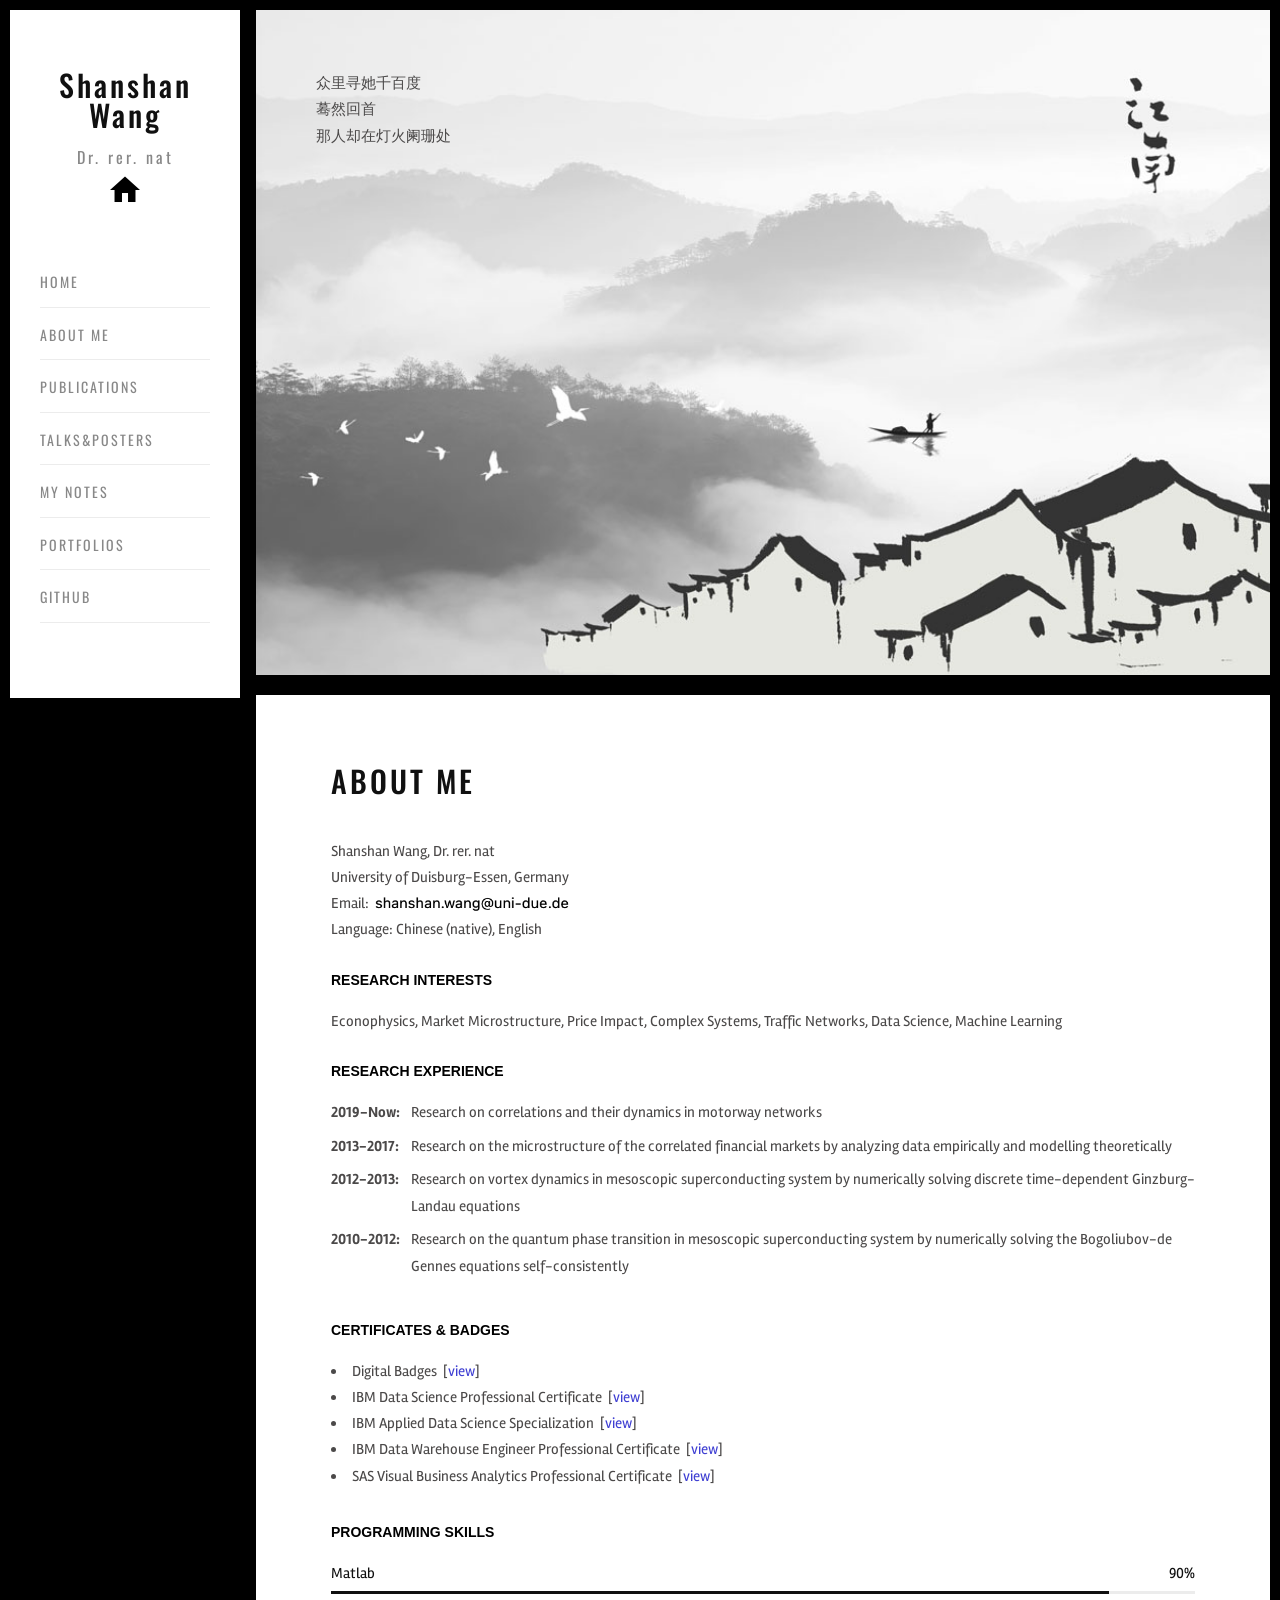
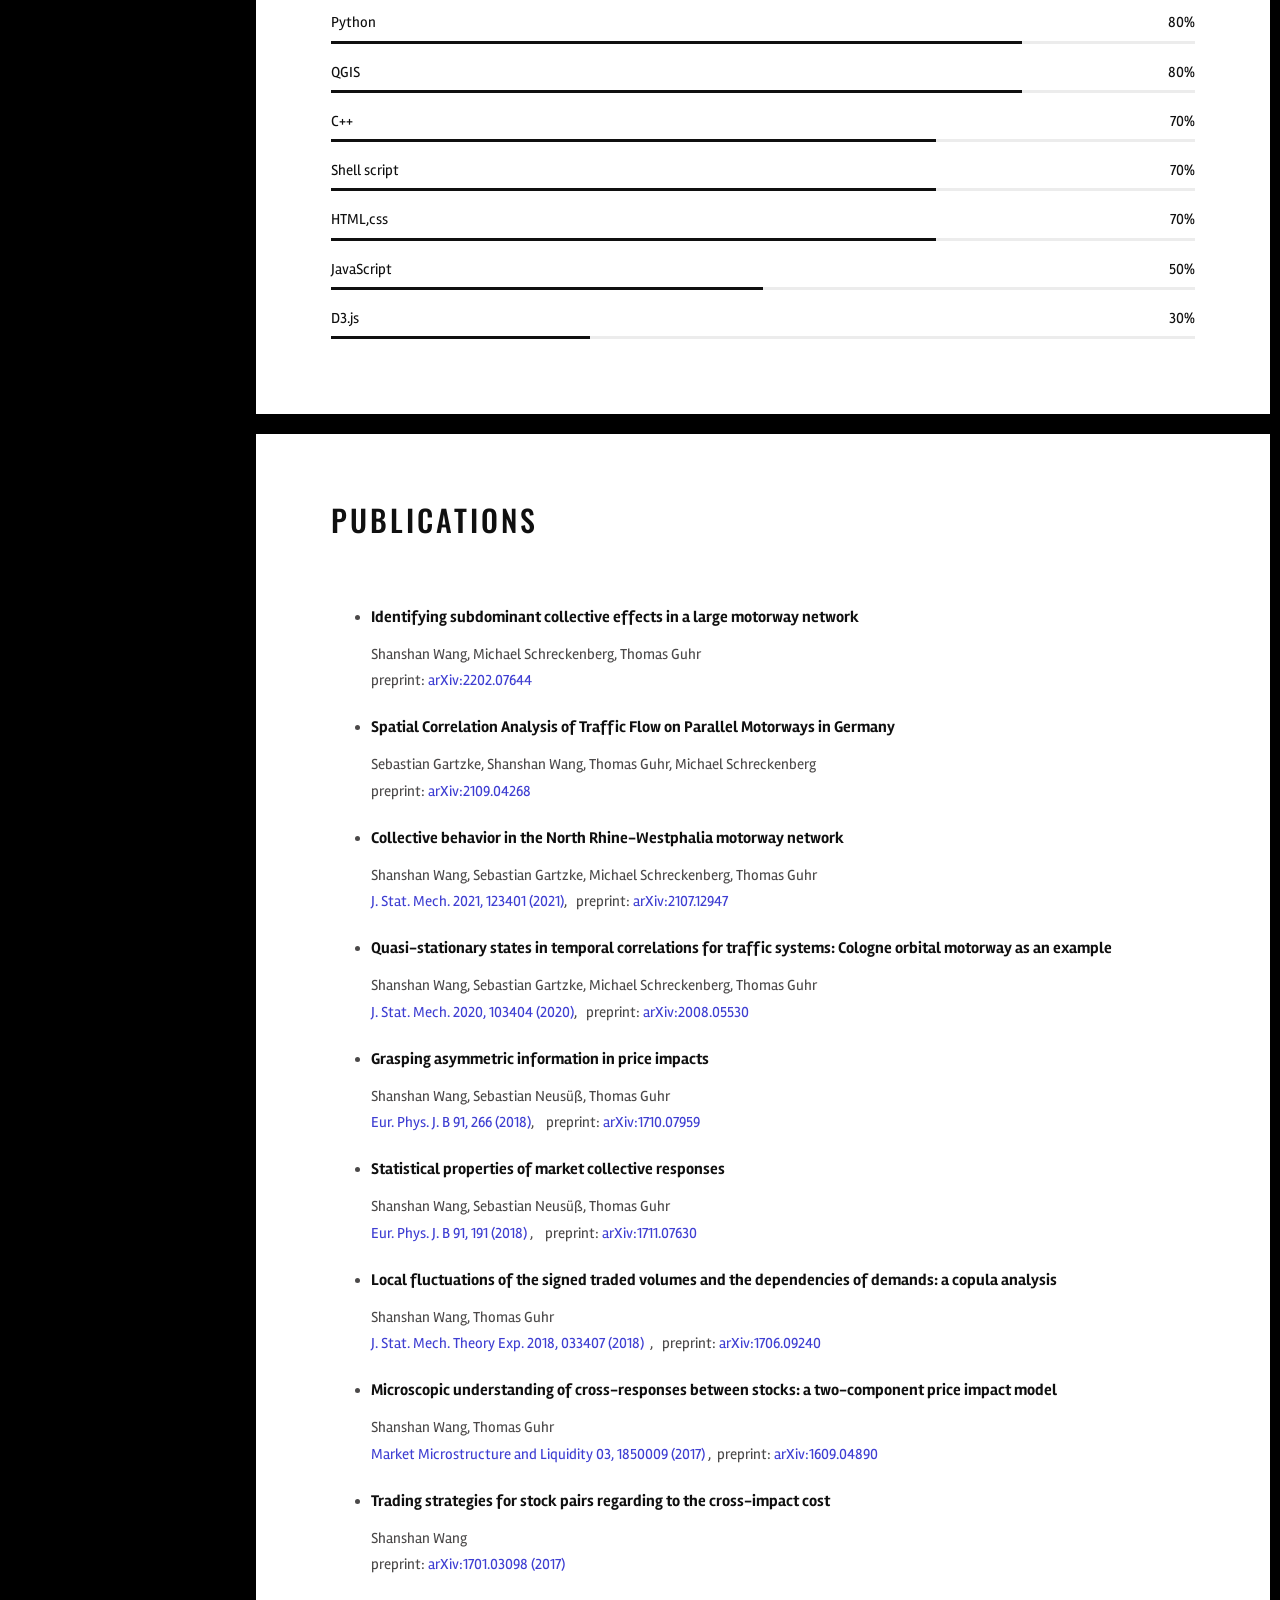
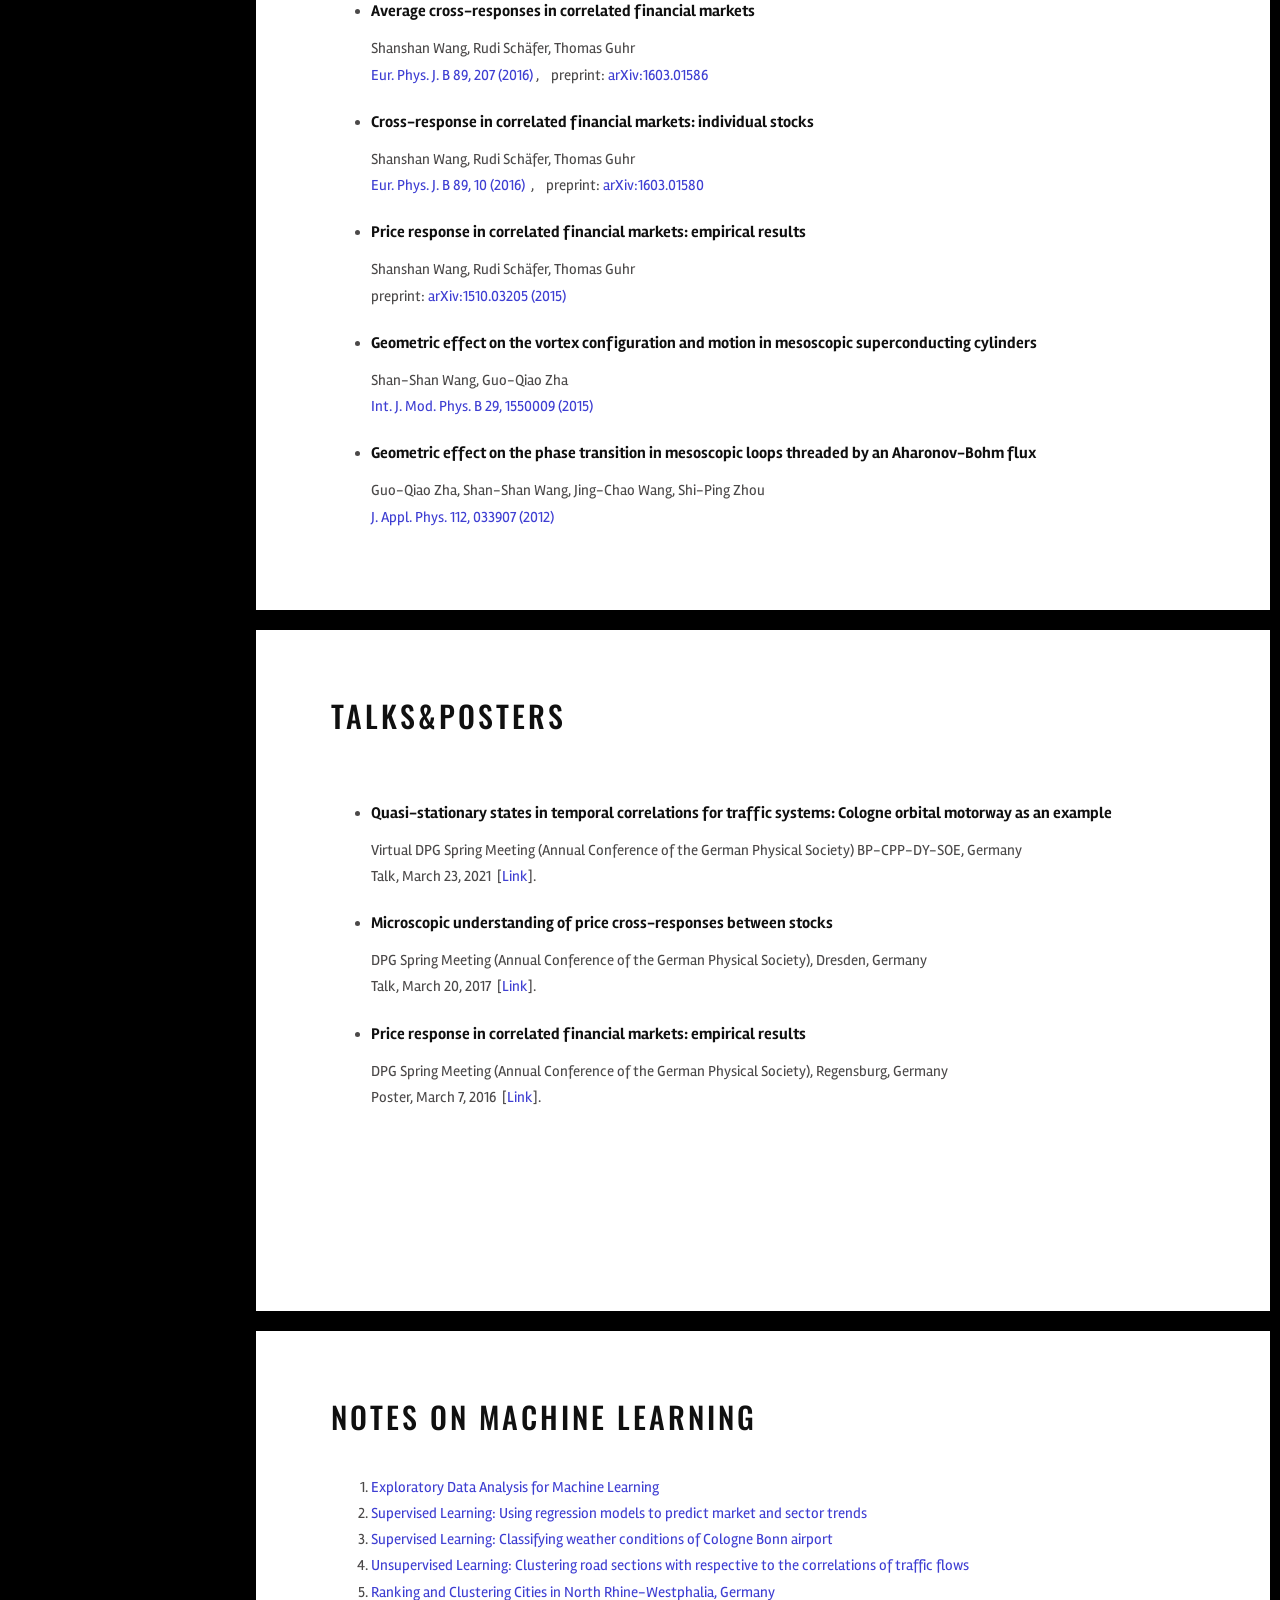
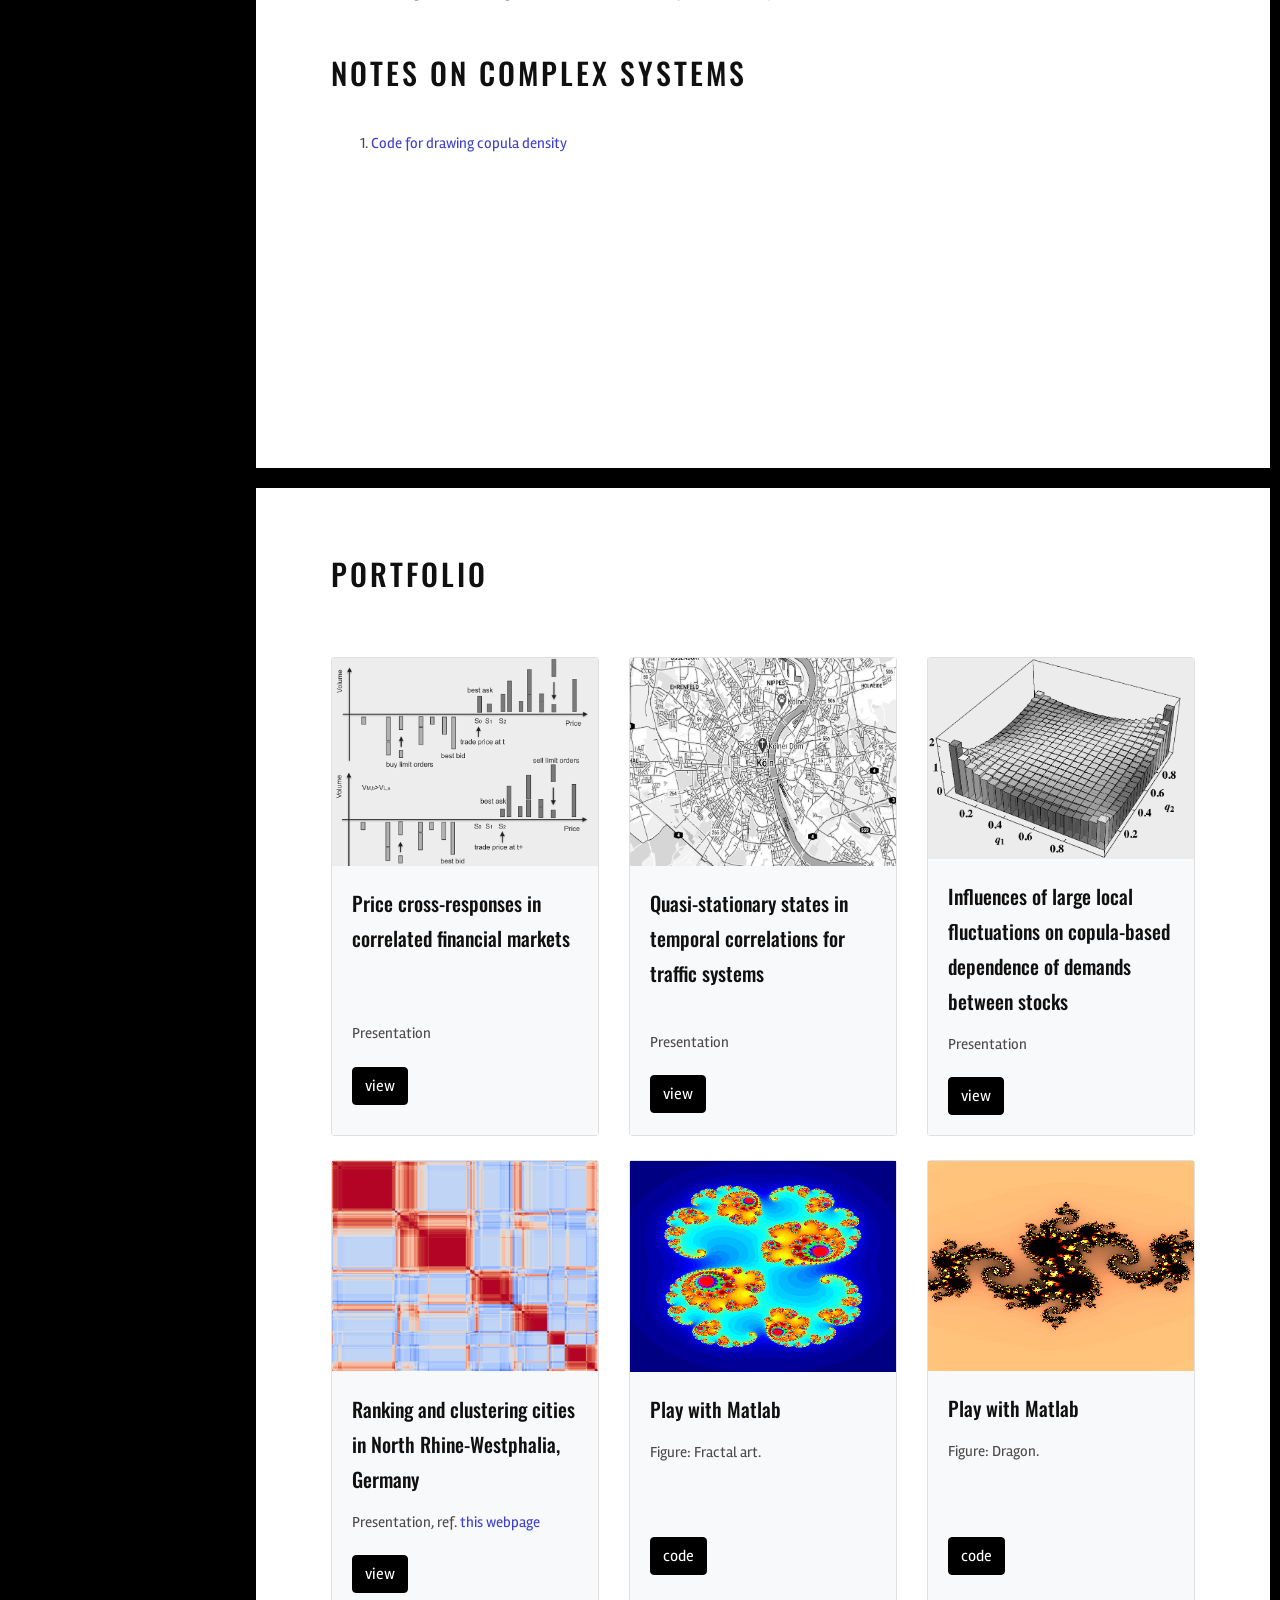
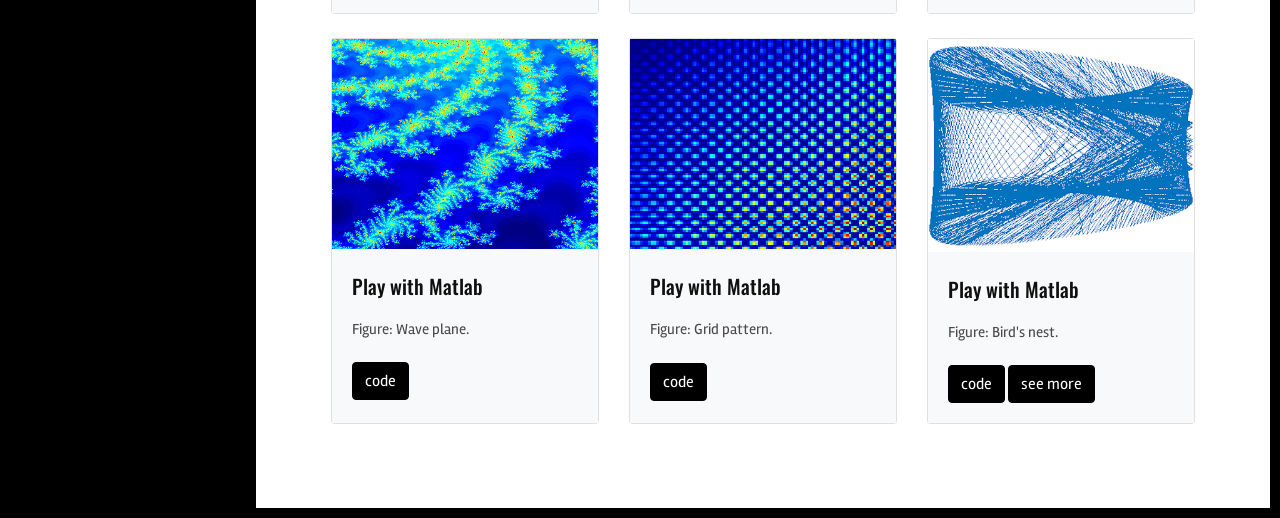
==== commit 73fbe33a: "files updated" ====
--- a/index.html
+++ b/index.html
@@ -147,7 +147,7 @@
                                 <h2 class="addo-heading" data-animate-effect="fadeInLeft">Publications</h2>
                                 <ul><br />
                                         <li value="14">
-                                        <h6><strong>Identifying strongly correlated groups of sections in a large motorway network</strong></h6>
+                                        <h6><strong>Identifying subdominant collective effects in a large motorway network</strong></h6>
                                         <p>Shanshan Wang, Michael Schreckenberg, Thomas Guhr&nbsp;<br />
                                         preprint:&nbsp;<a href="https://arxiv.org/abs/2202.07644">arXiv:2202.07644</a></p>                                        
                                         </li>
